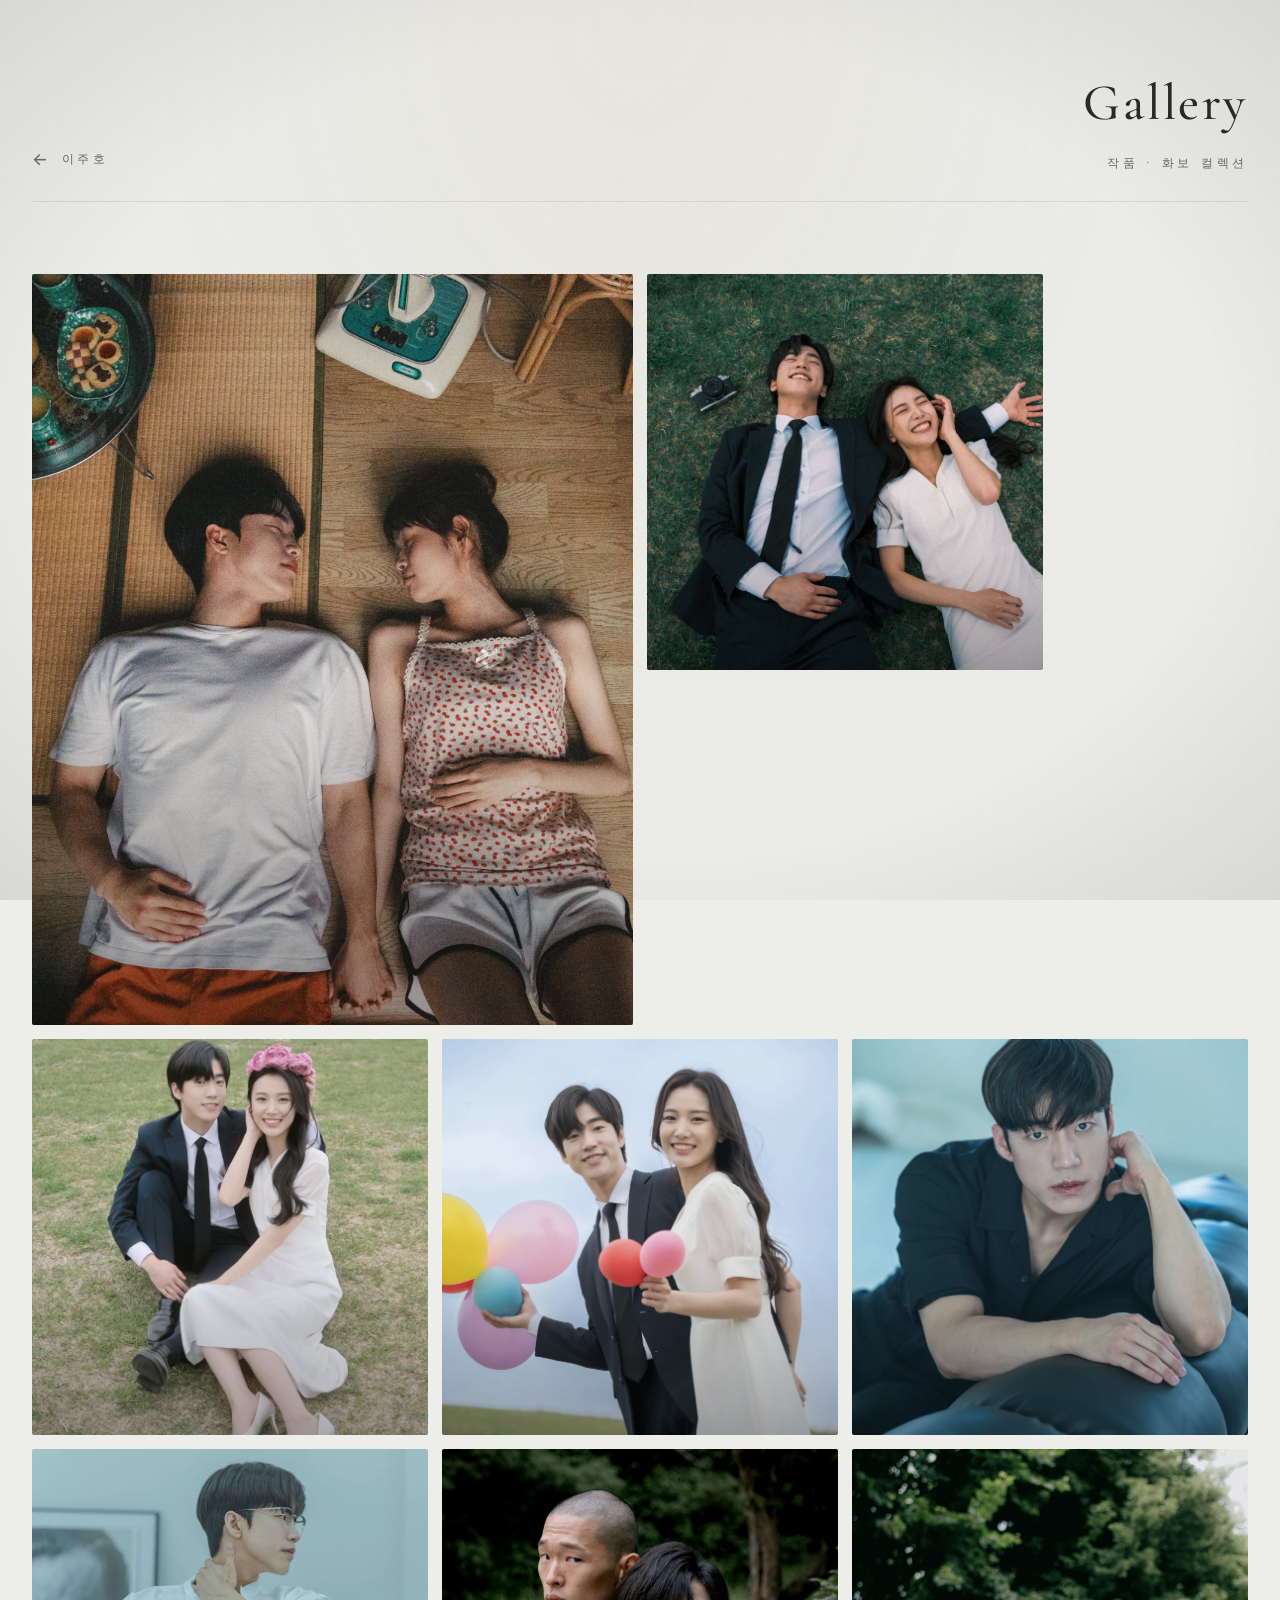
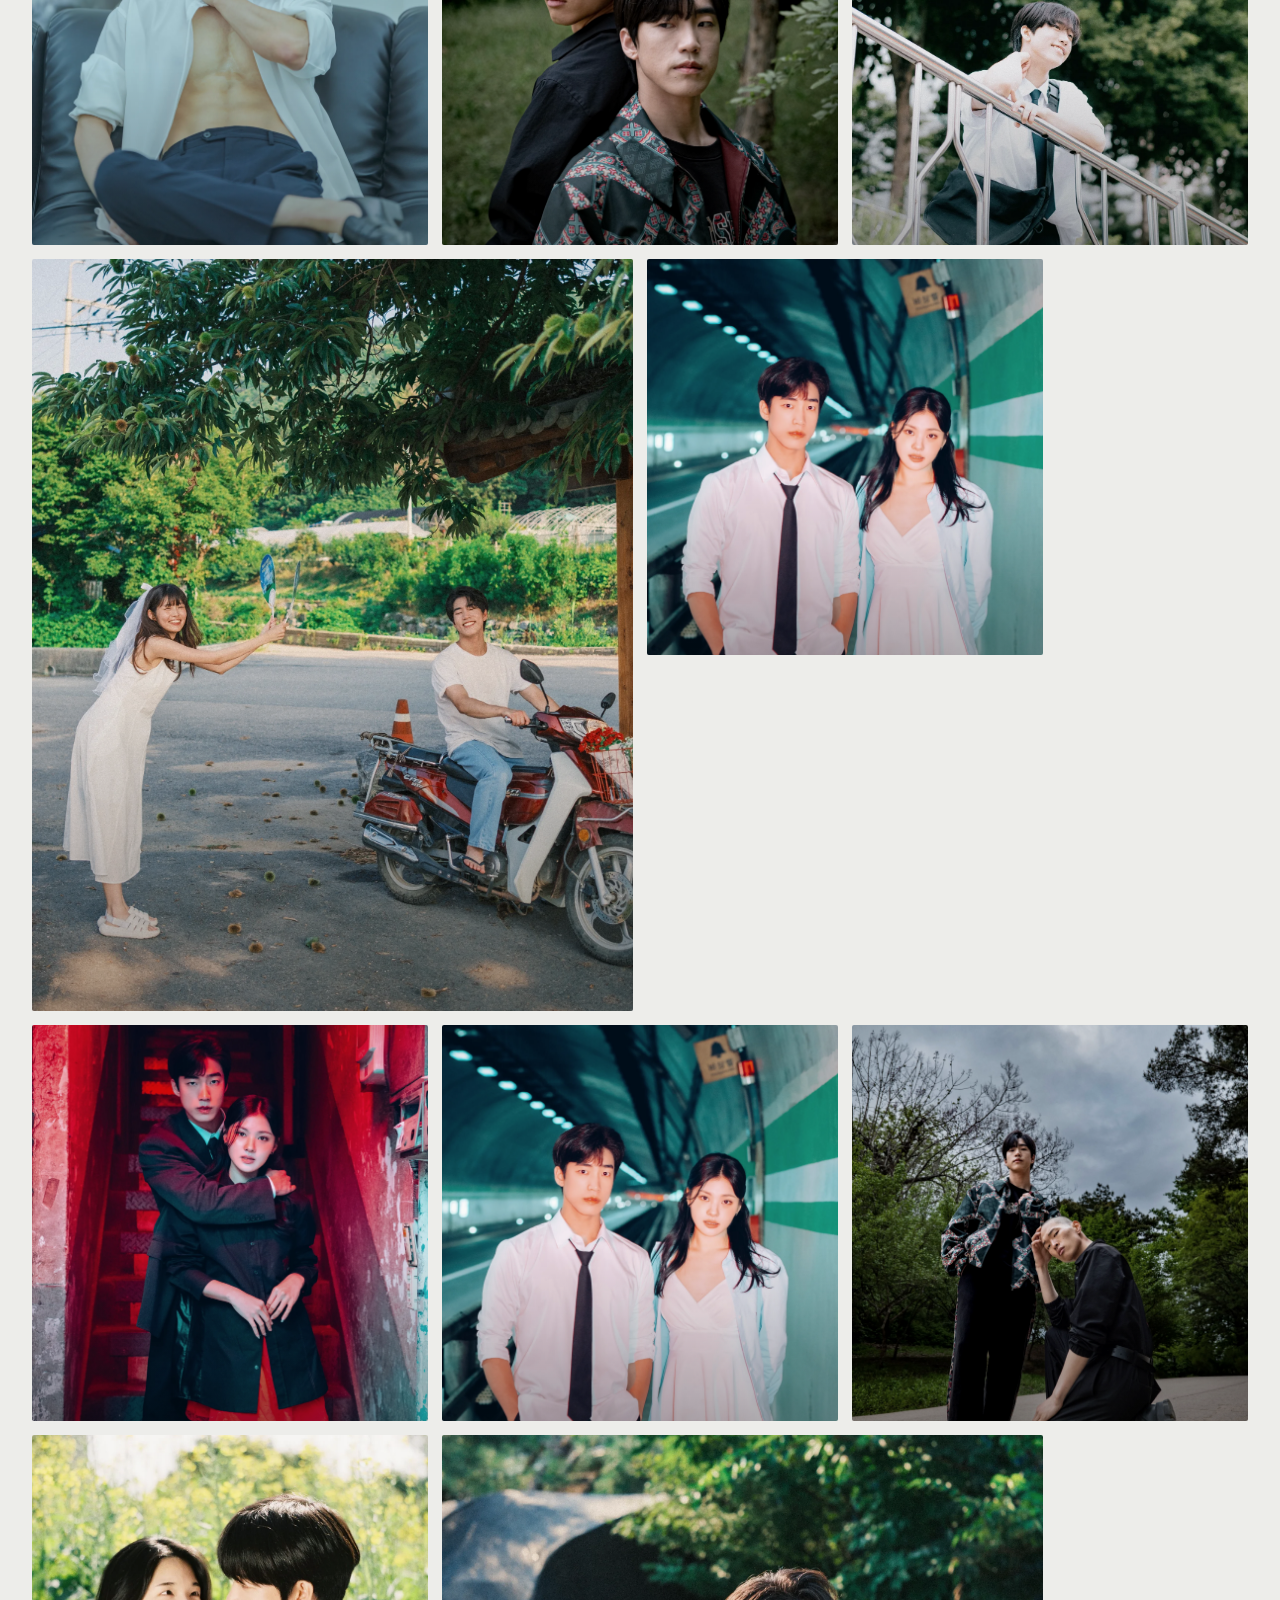
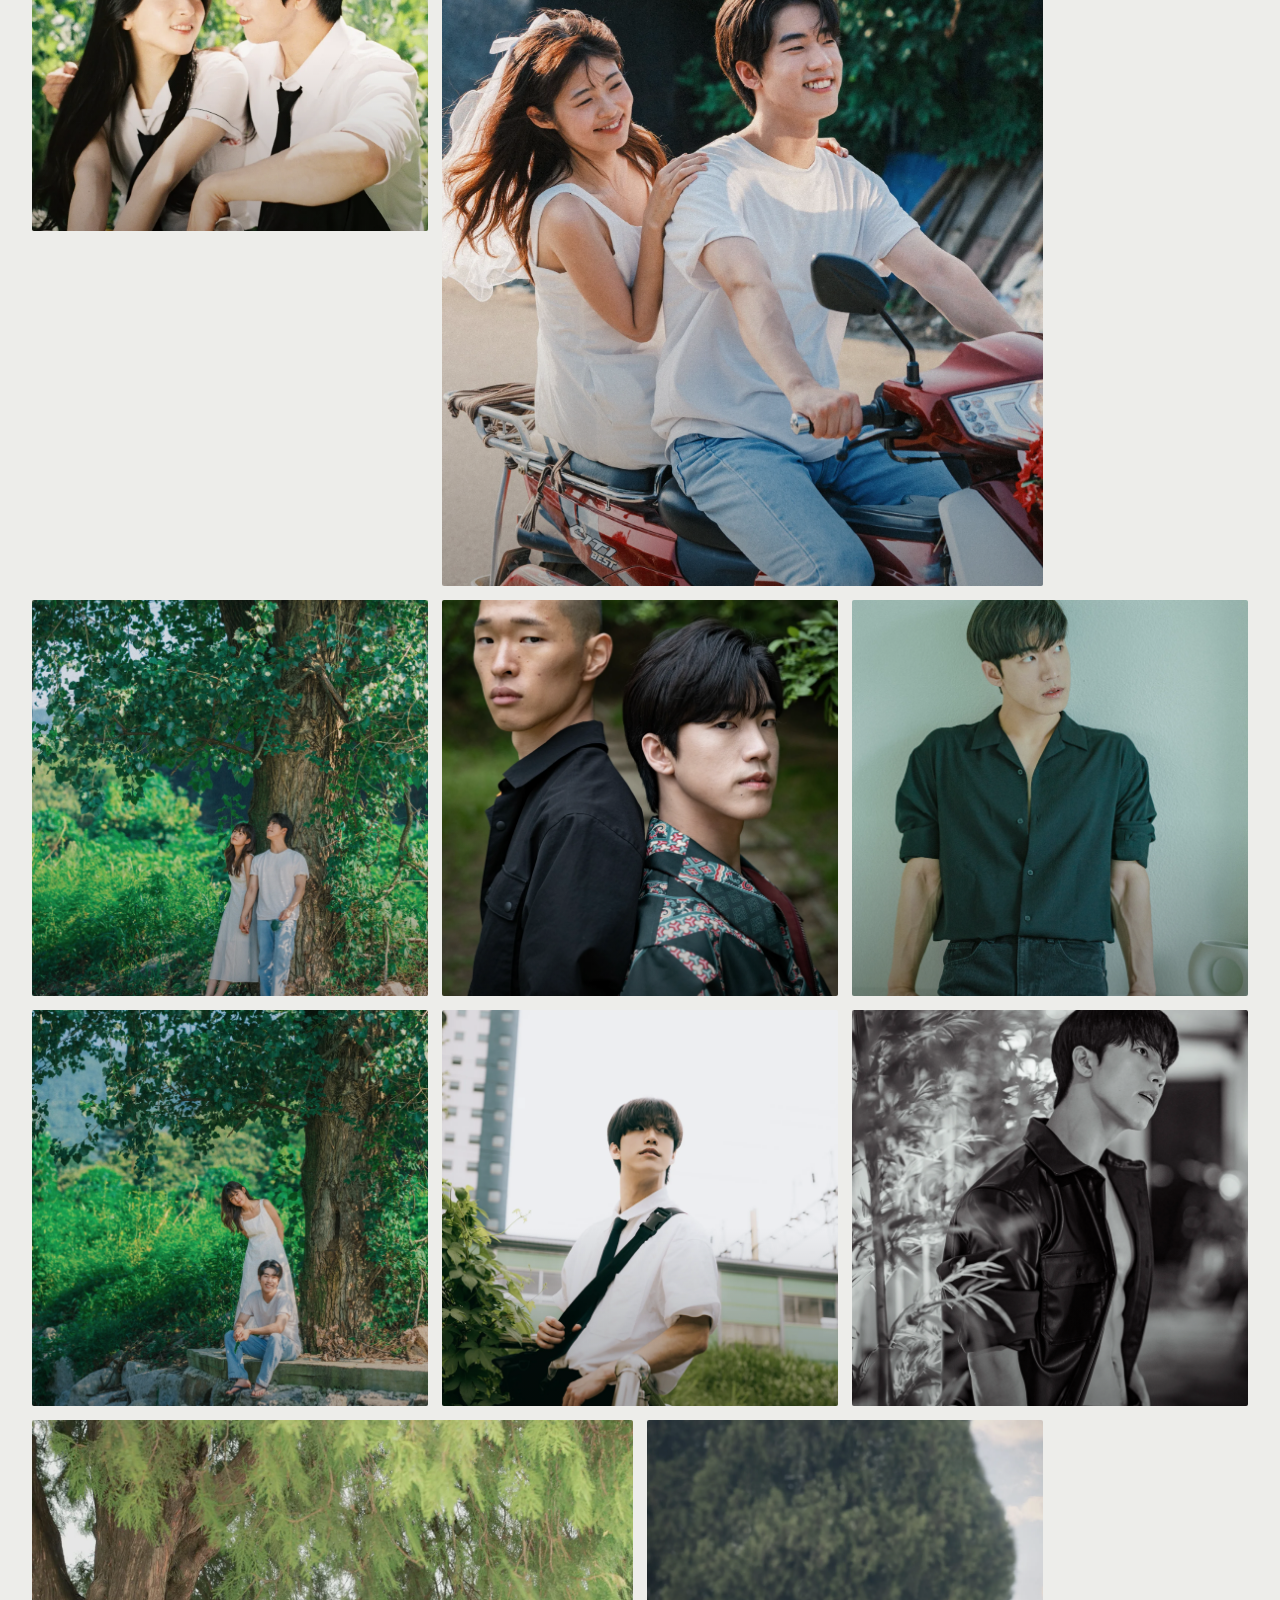
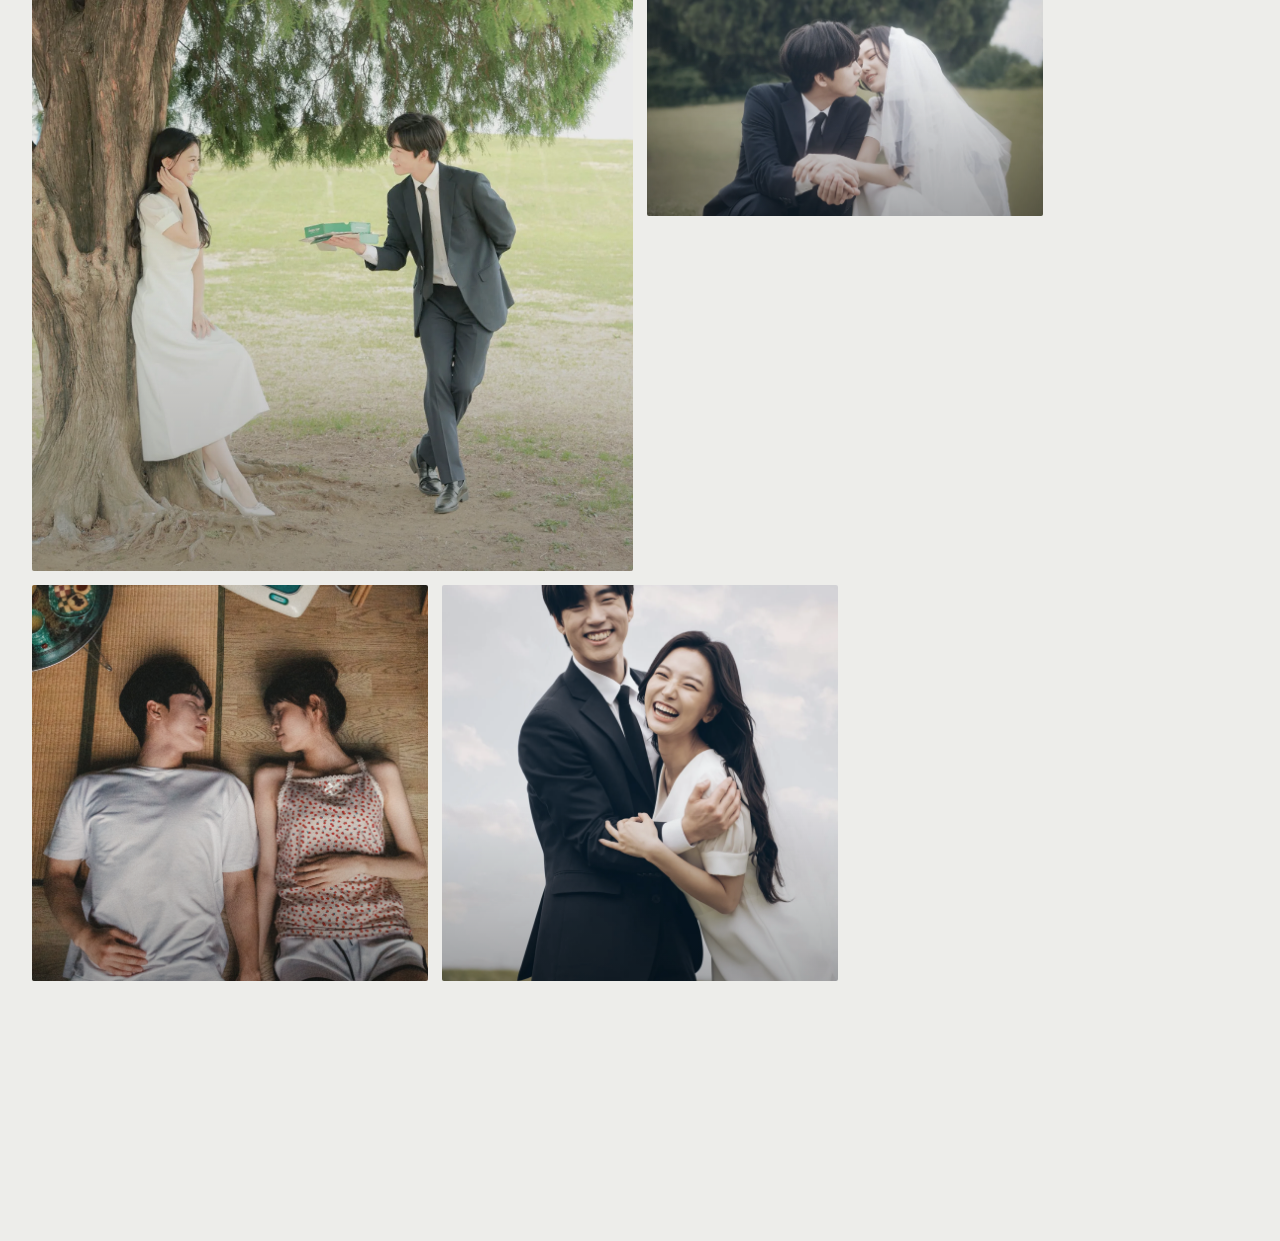
==== gallery.html @ 7487d5e4 "-" ====
<!DOCTYPE HTML>

<html>
	<head>
		<title>이주호 — Gallery</title>
		<meta charset="utf-8" />
		<meta name="viewport" content="width=device-width, initial-scale=1, user-scalable=no" />
		<link rel="stylesheet" href="assets/css/main.css" />
	</head>
	<body class="is-preload gallery-page">

		<!-- Page Wrapper -->
			<div id="page-wrapper">
				<!-- Wrapper -->
					<div id="wrapper">
						<!-- Gallery page header -->
							<header class="gallery-header">
								<a href="index.html" class="gallery-back" aria-label="프로필로 돌아가기">
									<span class="gallery-back-arrow">←</span>
									<span class="gallery-back-label">이주호</span>
								</a>
								<div class="gallery-header-title">
									<h1 class="major">Gallery</h1>
									<p>작품 · 화보 컬렉션</p>
								</div>
							</header>

						<!-- Filmography Gallery -->
							<section class="panel" id="filmography">
								<div class="gallery">
									<!-- 첫 번째 줄 -->
									<div class="group row-1">
										<div class="image-container">
											<a href="images/gallery/01.webp" class="image filtered film-card feature" data-position="center">
												<img src="images/gallery/01.webp" alt="" />
												<div class="film-meta">
													<span class="film-year">[2024]</span>
													<h4 class="film-title">[작품명]</h4>
													<p class="film-role">[역할] · [연극]</p>
												</div>
											</a>
											<a href="images/gallery/02.webp" class="image filtered film-card" data-position="center">
												<img src="images/gallery/02.webp" alt="" />
												<div class="film-meta">
													<span class="film-year">[2024]</span>
													<h4 class="film-title">[작품명]</h4>
													<p class="film-role">[역할] · [드라마]</p>
												</div>
											</a>
											<a href="images/gallery/03.webp" class="image filtered film-card" data-position="center">
												<img src="images/gallery/03.webp" alt="" />
												<div class="film-meta">
													<span class="film-year">[2023]</span>
													<h4 class="film-title">[작품명]</h4>
													<p class="film-role">[역할] · [영화]</p>
												</div>
											</a>
											<a href="images/gallery/04.webp" class="image filtered film-card" data-position="center">
												<img src="images/gallery/04.webp" alt="" />
												<div class="film-meta">
													<span class="film-year">[2023]</span>
													<h4 class="film-title">[작품명]</h4>
													<p class="film-role">[역할] · [광고]</p>
												</div>
											</a>
											<a href="images/gallery/05.webp" class="image filtered film-card" data-position="center">
												<img src="images/gallery/05.webp" alt="" />
												<div class="film-meta">
													<span class="film-year">[2023]</span>
													<h4 class="film-title">[작품명]</h4>
													<p class="film-role">[역할] · [단편]</p>
												</div>
											</a>
										</div>
									</div>

									<!-- 두 번째 줄 -->
									<div class="group row-2">
										<div class="image-container">
											<a href="images/gallery/06.webp" class="image filtered film-card" data-position="center">
												<img src="images/gallery/06.webp" alt="" />
												<div class="film-meta">
													<span class="film-year">[2022]</span>
													<h4 class="film-title">[작품명]</h4>
													<p class="film-role">[역할] · [연극]</p>
												</div>
											</a>
											<a href="images/gallery/07.webp" class="image filtered film-card" data-position="center">
												<img src="images/gallery/07.webp" alt="" />
												<div class="film-meta">
													<span class="film-year">[2022]</span>
													<h4 class="film-title">[작품명]</h4>
													<p class="film-role">[역할] · [드라마]</p>
												</div>
											</a>
											<a href="images/gallery/08.webp" class="image filtered film-card feature" data-position="center">
												<img src="images/gallery/08.webp" alt="" />
												<div class="film-meta">
													<span class="film-year">[2022]</span>
													<h4 class="film-title">[작품명]</h4>
													<p class="film-role">[역할] · [영화]</p>
												</div>
											</a>
											<a href="images/gallery/09.webp" class="image filtered film-card" data-position="center">
												<img src="images/gallery/09.webp" alt="" />
												<div class="film-meta">
													<span class="film-year">[2022]</span>
													<h4 class="film-title">[작품명]</h4>
													<p class="film-role">[역할] · [광고]</p>
												</div>
											</a>
											<a href="images/gallery/10.webp" class="image filtered film-card" data-position="center">
												<img src="images/gallery/10.webp" alt="" />
												<div class="film-meta">
													<span class="film-year">[2021]</span>
													<h4 class="film-title">[작품명]</h4>
													<p class="film-role">[역할] · [단편]</p>
												</div>
											</a>
										</div>
									</div>

									<!-- 세 번째 줄 -->
									<div class="group row-3">
										<div class="image-container">
											<a href="images/gallery/11.webp" class="image filtered film-card" data-position="center">
												<img src="images/gallery/11.webp" alt="" />
												<div class="film-meta">
													<span class="film-year">[2021]</span>
													<h4 class="film-title">[작품명]</h4>
													<p class="film-role">[역할] · [연극]</p>
												</div>
											</a>
											<a href="images/gallery/12.webp" class="image filtered film-card" data-position="center">
												<img src="images/gallery/12.webp" alt="" />
												<div class="film-meta">
													<span class="film-year">[2021]</span>
													<h4 class="film-title">[작품명]</h4>
													<p class="film-role">[역할] · [드라마]</p>
												</div>
											</a>
											<a href="images/gallery/13.webp" class="image filtered film-card" data-position="center">
												<img src="images/gallery/13.webp" alt="" />
												<div class="film-meta">
													<span class="film-year">[2021]</span>
													<h4 class="film-title">[작품명]</h4>
													<p class="film-role">[역할] · [영화]</p>
												</div>
											</a>
											<a href="images/gallery/14.webp" class="image filtered film-card" data-position="center">
												<img src="images/gallery/14.webp" alt="" />
												<div class="film-meta">
													<span class="film-year">[2020]</span>
													<h4 class="film-title">[작품명]</h4>
													<p class="film-role">[역할] · [광고]</p>
												</div>
											</a>
											<a href="images/gallery/15.webp" class="image filtered film-card feature" data-position="center">
												<img src="images/gallery/15.webp" alt="" />
												<div class="film-meta">
													<span class="film-year">[2020]</span>
													<h4 class="film-title">[작품명]</h4>
													<p class="film-role">[역할] · [단편]</p>
												</div>
											</a>
										</div>
									</div>

									<!-- 네 번째 줄 -->
									<div class="group row-4">
										<div class="image-container">
											<a href="images/gallery/16.webp" class="image filtered film-card" data-position="center">
												<img src="images/gallery/16.webp" alt="" />
												<div class="film-meta">
													<span class="film-year">[2020]</span>
													<h4 class="film-title">[작품명]</h4>
													<p class="film-role">[역할] · [연극]</p>
												</div>
											</a>
											<a href="images/gallery/17.webp" class="image filtered film-card" data-position="center">
												<img src="images/gallery/17.webp" alt="" />
												<div class="film-meta">
													<span class="film-year">[2020]</span>
													<h4 class="film-title">[작품명]</h4>
													<p class="film-role">[역할] · [드라마]</p>
												</div>
											</a>
											<a href="images/gallery/18.webp" class="image filtered film-card" data-position="center">
												<img src="images/gallery/18.webp" alt="" />
												<div class="film-meta">
													<span class="film-year">[2019]</span>
													<h4 class="film-title">[작품명]</h4>
													<p class="film-role">[역할] · [영화]</p>
												</div>
											</a>
											<a href="images/gallery/19.webp" class="image filtered film-card" data-position="center">
												<img src="images/gallery/19.webp" alt="" />
												<div class="film-meta">
													<span class="film-year">[2019]</span>
													<h4 class="film-title">[작품명]</h4>
													<p class="film-role">[역할] · [광고]</p>
												</div>
											</a>
											<a href="images/gallery/20.webp" class="image filtered film-card" data-position="center">
												<img src="images/gallery/20.webp" alt="" />
												<div class="film-meta">
													<span class="film-year">[2019]</span>
													<h4 class="film-title">[작품명]</h4>
													<p class="film-role">[역할] · [단편]</p>
												</div>
											</a>
										</div>
									</div>

									<!-- 다섯 번째 줄 -->
									<div class="group row-5">
										<div class="image-container">
											<a href="images/gallery/21.webp" class="image filtered film-card" data-position="center">
												<img src="images/gallery/21.webp" alt="" />
												<div class="film-meta">
													<span class="film-year">[2018]</span>
													<h4 class="film-title">[작품명]</h4>
													<p class="film-role">[역할] · [연극]</p>
												</div>
											</a>
											<a href="images/gallery/22.webp" class="image filtered film-card feature" data-position="center">
												<img src="images/gallery/22.webp" alt="" />
												<div class="film-meta">
													<span class="film-year">[2018]</span>
													<h4 class="film-title">[작품명]</h4>
													<p class="film-role">[역할] · [드라마]</p>
												</div>
											</a>
											<a href="images/gallery/23.webp" class="image filtered film-card" data-position="center">
												<img src="images/gallery/23.webp" alt="" />
												<div class="film-meta">
													<span class="film-year">[2018]</span>
													<h4 class="film-title">[작품명]</h4>
													<p class="film-role">[역할] · [영화]</p>
												</div>
											</a>
											<a href="images/gallery/24.webp" class="image filtered film-card" data-position="center">
												<img src="images/gallery/24.webp" alt="" />
												<div class="film-meta">
													<span class="film-year">[2018]</span>
													<h4 class="film-title">[작품명]</h4>
													<p class="film-role">[역할] · [광고]</p>
												</div>
											</a>
											<a href="images/gallery/25.webp" class="image filtered film-card" data-position="center">
												<img src="images/gallery/25.webp" alt="" />
												<div class="film-meta">
													<span class="film-year">[2017]</span>
													<h4 class="film-title">[작품명]</h4>
													<p class="film-role">[역할] · [단편]</p>
												</div>
											</a>
										</div>
									</div>
								</div>
							</section>

						<!-- 모달 -->
						<div id="image-modal" class="modal">
							<span class="close-btn">&times;</span>
							<img class="modal-content" id="modal-img" src="" alt="">
						</div>
					</div>
				</div>

		<!-- Scripts -->
		<script src="assets/script/script.js"></script>
	</body>
</html>
---- assets/css/main.css ----
/* ==========================================================
   Lee Juho — Cinematic Dark Theme
   ========================================================== */

@import url('https://fonts.googleapis.com/css2?family=Cormorant+Garamond:wght@300;400;500;600;700&family=Inter:wght@300;400;500;600;700&family=Noto+Sans+KR:wght@300;400;500;700&display=swap');

:root {
    --bg-0: #ededea;
    --bg-1: #f6f5f2;
    --bg-2: #e3e2de;
    --line: rgba(0, 0, 0, 0.09);
    --text: #2a2a28;
    --text-mute: #6b6b66;
    --text-dim: #989590;
    --gold: #a8852c;
    --gold-soft: #b89a4c;
    --gold-glow: rgba(168, 133, 44, 0.18);
    --accent: #c9a35e;
}

* { margin: 0; padding: 0; box-sizing: border-box; }

html, body { background: var(--bg-0); }

body {
    font-family: 'Inter', 'Noto Sans KR', system-ui, sans-serif;
    color: var(--text);
    line-height: 1.7;
    font-weight: 300;
    letter-spacing: 0.01em;
    -webkit-font-smoothing: antialiased;
    overflow-x: hidden;
}

/* film-grain overlay */
body::before {
    content: '';
    position: fixed;
    inset: 0;
    pointer-events: none;
    z-index: 9999;
    opacity: 0.06;
    mix-blend-mode: multiply;
    background-image: url("data:image/svg+xml;utf8,<svg xmlns='http://www.w3.org/2000/svg' width='200' height='200'><filter id='n'><feTurbulence type='fractalNoise' baseFrequency='0.9' numOctaves='2' stitchTiles='stitch'/></filter><rect width='100%25' height='100%25' filter='url(%23n)'/></svg>");
}

/* soft warm vignette */
body::after {
    content: '';
    position: fixed;
    inset: 0;
    pointer-events: none;
    z-index: 9998;
    background:
        radial-gradient(ellipse at 50% 0%, rgba(168, 133, 44, 0.05), transparent 55%),
        radial-gradient(ellipse at center, transparent 65%, rgba(0, 0, 0, 0.08) 100%);
}

h1, h2, h3, h4 {
    font-family: 'Cormorant Garamond', 'Noto Serif KR', serif;
    font-weight: 500;
    letter-spacing: 0.02em;
    color: var(--text);
}

a { color: inherit; text-decoration: none; }
img { display: block; max-width: 100%; }

/* ==========================================================
   Layout
   ========================================================== */
#page-wrapper {
    width: 100%;
    max-width: 1280px;
    margin: 0 auto;
    padding: 80px 32px 120px;
}

section { margin-bottom: 140px; }

/* ==========================================================
   Banner — Hero
   ========================================================== */
.panel.banner {
    position: relative;
    padding: 0;
    margin-bottom: 160px;
}

.profile-card {
    position: relative;
    display: grid;
    grid-template-columns: 1.1fr 1fr;
    gap: 0;
    background: transparent;
    border-radius: 0;
    box-shadow: none;
    overflow: visible;
    align-items: stretch;
    min-height: 640px;
    z-index: 3;
    transform: none !important;  /* disable JS tilt for cinematic stillness */
}

.profile-card::before {
    content: '';
    position: absolute;
    inset: -40px -20px;
    background: radial-gradient(ellipse at 60% 40%, rgba(168, 133, 44, 0.10), transparent 60%);
    pointer-events: none;
    z-index: -1;
    animation: glowPulse 6s ease-in-out infinite;
}

@keyframes glowPulse {
    0%, 100% { opacity: 0.6; }
    50% { opacity: 1; }
}

.profile-card .info {
    padding: 40px 48px 40px 0;
    display: flex;
    flex-direction: column;
    justify-content: center;
    z-index: 2;
}

.profile-card .info .name {
    font-family: 'Cormorant Garamond', 'Noto Serif KR', serif;
    font-size: clamp(4rem, 9vw, 7.5rem);
    font-weight: 500;
    line-height: 0.95;
    margin-bottom: 0.2em;
    color: var(--gold);
    letter-spacing: -0.01em;
    animation: nameFadeIn 1.6s ease-out both;
}

@keyframes nameFadeIn {
    from { opacity: 0; transform: translateY(20px); letter-spacing: 0.05em; }
    to   { opacity: 1; transform: translateY(0); letter-spacing: -0.01em; }
}

.profile-card .info .role {
    font-family: 'Inter', sans-serif;
    font-size: 0.78rem;
    font-weight: 500;
    text-transform: uppercase;
    letter-spacing: 0.5em;
    color: var(--gold-soft);
    margin: 0.6em 0 1.6em;
    padding-left: 0.5em;
    animation: fadeUp 1.6s ease-out 0.3s both;
}

.profile-card .info .meta {
    font-family: 'Inter', sans-serif;
    font-size: 0.72rem;
    color: var(--text-dim);
    letter-spacing: 0.3em;
    text-transform: uppercase;
    margin-bottom: 2rem;
    padding-bottom: 1.5rem;
    border-bottom: 1px solid var(--line);
    animation: fadeUp 1.6s ease-out 0.4s both;
}

.profile-card .info .bio {
    font-size: 1rem;
    color: var(--text-mute);
    margin-bottom: 2.4rem;
    max-width: 460px;
    line-height: 1.9;
    animation: fadeUp 1.6s ease-out 0.5s both;
}

.profile-card .info h3 {
    font-family: 'Inter', sans-serif;
    font-size: 0.7rem;
    font-weight: 600;
    text-transform: uppercase;
    letter-spacing: 0.4em;
    color: var(--gold-soft);
    margin-bottom: 1rem;
}

.profile-card .experience {
    list-style: none;
    padding: 0;
    margin-bottom: 2.4rem;
    animation: fadeUp 1.6s ease-out 0.6s both;
}

.profile-card .experience li {
    font-family: 'Inter', 'Noto Sans KR', sans-serif;
    color: var(--text-mute);
    font-size: 0.92rem;
    padding: 0.6rem 0;
    border-bottom: 1px solid var(--line);
    display: grid;
    grid-template-columns: 56px 64px 1fr auto;
    gap: 14px;
    align-items: baseline;
}

.profile-card .experience li:last-child { border-bottom: none; }

@keyframes fadeUp {
    from { opacity: 0; transform: translateY(16px); }
    to   { opacity: 1; transform: translateY(0); }
}

/* avatar — like a film still */
.profile-card .avatar {
    position: relative;
    overflow: hidden;
    border-radius: 2px;
    box-shadow:
        0 28px 60px rgba(60, 50, 30, 0.18),
        0 0 0 1px rgba(168, 133, 44, 0.25);
    animation: avatarReveal 1.8s cubic-bezier(0.2, 0.8, 0.2, 1) both;
}

.profile-card .avatar::after {
    content: '';
    position: absolute;
    inset: 0;
    background: linear-gradient(180deg, transparent 65%, rgba(0, 0, 0, 0.20) 100%);
    pointer-events: none;
}

.profile-card .avatar::before {
    content: '';
    position: absolute;
    inset: 12px;
    border: 1px solid rgba(168, 133, 44, 0.40);
    pointer-events: none;
    z-index: 2;
}

.profile-card .avatar img {
    width: 100%;
    height: 100%;
    max-width: none;
    border-radius: 0;
    object-fit: cover;
    object-position: center top;
    filter: contrast(1.02) saturate(0.95) brightness(1);
    transition: transform 8s ease-out;
    cursor: zoom-in;
}

.profile-card:hover .avatar img { transform: scale(1.04); }

@keyframes avatarReveal {
    from { opacity: 0; transform: translateY(40px) scale(0.98); }
    to   { opacity: 1; transform: translateY(0) scale(1); }
}

/* socials / button */
.socials {
    display: flex;
    gap: 1.5rem;
    align-items: center;
    margin-top: 1rem;
    animation: fadeUp 1.6s ease-out 0.7s both;
}

.socials a.instagram {
    color: var(--text-mute);
    transition: color 0.3s ease, transform 0.3s ease;
}

.socials a.instagram:hover {
    color: var(--gold);
    transform: translateY(-2px);
}

.instagram-icon { transition: transform 0.3s ease, fill 0.3s ease; }
.instagram-icon:hover { transform: scale(1.1); fill: var(--gold); }

.socials a.button {
    padding: 14px 32px;
    border-radius: 0;
    background: transparent;
    color: var(--gold);
    border: 1px solid var(--gold);
    text-decoration: none;
    font-family: 'Inter', sans-serif;
    font-weight: 500;
    font-size: 0.75rem;
    letter-spacing: 0.3em;
    text-transform: uppercase;
    transition: all 0.4s ease;
    position: relative;
    overflow: hidden;
}

.socials a.button::before {
    content: '';
    position: absolute;
    inset: 0;
    background: var(--gold);
    transform: translateX(-101%);
    transition: transform 0.4s ease;
    z-index: -1;
}

.socials a.button:hover {
    color: #fff;
    background: var(--gold);
}

/* sparkles repurposed: subtle ambient particles */
.sparkles {
    position: absolute;
    inset: 0;
    pointer-events: none;
    z-index: 1;
}

.sparkles span {
    position: absolute;
    width: 2px;
    height: 2px;
    border-radius: 50%;
    background: var(--gold);
    box-shadow: 0 0 10px var(--gold-glow);
    opacity: 0;
    animation: drift 8s infinite ease-in-out;
}

.sparkles span:nth-child(1) { top: 10%; left: 12%; animation-delay: 0s;   }
.sparkles span:nth-child(2) { top: 30%; left: 78%; animation-delay: 1.2s; }
.sparkles span:nth-child(3) { top: 65%; left: 42%; animation-delay: 2.4s; }
.sparkles span:nth-child(4) { top: 25%; left: 30%; animation-delay: 3.0s; }
.sparkles span:nth-child(5) { top: 75%; left: 70%; animation-delay: 4.2s; }
.sparkles span:nth-child(6) { top: 50%; left: 18%; animation-delay: 5.4s; }

@keyframes drift {
    0%   { opacity: 0; transform: translateY(0)    scale(0.6); }
    25%  { opacity: 1; }
    100% { opacity: 0; transform: translateY(-40px) scale(1.2); }
}

/* ==========================================================
   Section title — common
   ========================================================== */
.intro,
.panel.spot .content {
    margin-bottom: 60px;
    text-align: center;
}

.intro h2,
.panel.spot .content h2,
.major {
    font-family: 'Cormorant Garamond', 'Noto Serif KR', serif;
    font-size: clamp(2.4rem, 5vw, 3.6rem);
    font-weight: 400;
    letter-spacing: 0.05em;
    color: var(--text);
    position: relative;
    display: inline-block;
    padding: 0 2rem;
    margin-bottom: 1.4rem;
}

.major::before,
.major::after {
    content: '';
    position: absolute;
    top: 50%;
    width: 50px;
    height: 1px;
    background: linear-gradient(90deg, transparent, var(--gold-soft), transparent);
}
.major::before { left: -50px; }
.major::after  { right: -50px; }

.intro p {
    font-size: 1rem;
    color: var(--text-mute);
    line-height: 1.9;
    max-width: 600px;
    margin: 0 auto;
}

/* ==========================================================
   Spot — About + image grid
   ========================================================== */
.panel.spot {
    display: grid;
    grid-template-columns: 1fr 1fr 1fr 1fr;
    gap: 16px;
    padding: 0;
    align-items: stretch;
}

.panel.spot .content.span-5 {
    grid-column: 1 / -1;
    text-align: center;
    margin-bottom: 40px;
}

.panel.spot .content p {
    font-size: 1.05rem;
    color: var(--text-mute);
    max-width: 620px;
    margin: 0 auto;
    line-height: 2;
}

.panel.spot .image {
    position: relative;
    aspect-ratio: 3 / 4;
    overflow: hidden;
    border-radius: 2px;
    box-shadow: 0 14px 32px rgba(60, 50, 30, 0.14);
}

.panel.spot .image img {
    width: 100%;
    height: 100%;
    object-fit: cover;
    filter: grayscale(0.15) contrast(1) brightness(1);
    transition: filter 0.6s ease, transform 0.8s ease;
    cursor: zoom-in;
}

.panel.spot .image::after {
    content: '';
    position: absolute;
    inset: 0;
    background: linear-gradient(180deg, transparent 70%, rgba(0, 0, 0, 0.22) 100%);
    pointer-events: none;
    transition: opacity 0.4s ease;
}

.panel.spot .image:hover img {
    filter: grayscale(0) contrast(1.05) brightness(1.02);
    transform: scale(1.06);
}

.panel.spot .image:hover::after { opacity: 0.3; }

/* ==========================================================
   Spotlight — Video slider
   ========================================================== */
.panel.spotlight {
    display: block;
    padding: 40px 0;
}

.video-slider {
    position: relative;
    width: 100%;
    max-width: 1100px;
    margin: 0 auto;
    aspect-ratio: 16 / 9;
    background: var(--bg-2);
    border-radius: 2px;
    overflow: hidden;
    box-shadow:
        0 36px 80px rgba(60, 50, 30, 0.18),
        0 0 0 1px rgba(168, 133, 44, 0.25);
}

.video-slider::before,
.video-slider::after {
    content: '';
    position: absolute;
    left: 0;
    right: 0;
    height: 60px;
    background: var(--bg-2);
    z-index: 5;
    pointer-events: none;
}
.video-slider::before { top: 0; }
.video-slider::after  { bottom: 0; }

.video-slide {
    display: none;
    width: 100%;
    height: 100%;
    position: absolute;
    inset: 0;
}

.video-slide.active {
    display: block;
    animation: slideFade 0.8s ease;
}

@keyframes slideFade {
    from { opacity: 0; }
    to   { opacity: 1; }
}

.video-slider video {
    width: 100%;
    height: 100%;
    object-fit: cover;
    border-radius: 0;
}

button.slide-button,
button.prev,
button.next {
    position: absolute;
    top: 50%;
    transform: translateY(-50%);
    background: rgba(255, 255, 255, 0.7);
    color: var(--gold);
    border: 1px solid rgba(168, 133, 44, 0.45);
    width: 48px;
    height: 48px;
    border-radius: 50%;
    font-size: 18px;
    cursor: pointer;
    z-index: 10;
    display: flex;
    align-items: center;
    justify-content: center;
    transition: all 0.3s ease;
    backdrop-filter: blur(8px);
}

button.prev { left: 24px; }
button.next { right: 24px; }

/* 재생 진행 바 — 영상 가시 영역 하단(시네마틱 바 위)에 얇게 */
.video-progress {
    position: absolute;
    left: 0;
    right: 0;
    bottom: 60px;
    height: 3px;
    background: rgba(255, 255, 255, 0.25);
    z-index: 7;
    pointer-events: none;
}

.video-progress-bar {
    height: 100%;
    width: 0%;
    background: var(--gold);
    box-shadow: 0 0 6px rgba(168, 133, 44, 0.5);
}

button.prev:hover,
button.next:hover {
    background: var(--gold);
    color: #fff;
    border-color: var(--gold);
    transform: translateY(-50%) scale(1.05);
}

/* ==========================================================
   Gallery — Filmography
   ========================================================== */
.gallery {
    display: grid;
    grid-template-columns: repeat(6, 1fr);
    grid-auto-flow: dense;
    gap: 14px;
}

.gallery .group { display: contents; }

.gallery .image-container {
    display: contents;
}

.gallery .image {
    position: relative;
    width: 100%;
    aspect-ratio: 1 / 1;
    overflow: hidden;
    border-radius: 2px;
    cursor: pointer;
    transition: transform 0.5s ease, box-shadow 0.5s ease;
    display: block;
}

.gallery .image img {
    width: 100%;
    height: 100%;
    object-fit: cover;
    filter: grayscale(0.2) brightness(0.97) contrast(1.02);
    transition: filter 0.6s ease, transform 0.8s ease;
}

.gallery .image::after {
    content: '';
    position: absolute;
    inset: 0;
    background: linear-gradient(180deg, transparent 55%, rgba(0, 0, 0, 0.28) 100%);
    opacity: 1;
    transition: opacity 0.4s ease;
    pointer-events: none;
}

.gallery .image::before {
    content: '';
    position: absolute;
    inset: 0;
    border: 1px solid transparent;
    z-index: 2;
    pointer-events: none;
    transition: border-color 0.4s ease;
}

.gallery .image:hover {
    transform: translateY(-4px);
    box-shadow: 0 22px 44px rgba(60, 50, 30, 0.18);
    z-index: 3;
}

.gallery .image:hover img {
    filter: grayscale(0) brightness(1.02) contrast(1.05);
    transform: scale(1.08);
}

.gallery .image:hover::after { opacity: 0.25; }
.gallery .image:hover::before { border-color: var(--gold); }

/* ==========================================================
   Modal
   ========================================================== */
.modal {
    display: none;
    position: fixed;
    z-index: 9990;
    inset: 0;
    width: 100%;
    height: 100%;
    background-color: rgba(0, 0, 0, 0.92);
    backdrop-filter: blur(12px);
    overflow: auto;
    justify-content: center;
    align-items: center;
}

.modal.open { animation: fadeIn 240ms ease-out both; }

.modal-content {
    max-width: 88%;
    max-height: 88%;
    margin: auto;
    display: block;
    box-shadow: 0 40px 100px rgba(0, 0, 0, 0.8);
    transform: scale(0.96);
    opacity: 0;
    transition: transform 280ms ease-out, opacity 280ms ease-out;
}

.modal.open .modal-content { transform: scale(1); opacity: 1; }

.close-btn {
    position: absolute;
    top: 24px;
    right: 32px;
    color: rgba(255, 255, 255, 0.75);
    font-size: 36px;
    font-weight: 200;
    cursor: pointer;
    transition: color 0.3s ease, transform 0.3s ease;
    z-index: 10000;
}

.close-btn:hover,
.close-btn:focus {
    color: #e8d59a;
    transform: rotate(90deg);
}

@keyframes fadeIn { from { opacity: 0; } to { opacity: 1; } }

/* ==========================================================
   Banner — Experience list (structured)
   ========================================================== */
.profile-card .experience li .ex-year {
    font-family: 'Inter', sans-serif;
    color: var(--gold-soft);
    font-size: 0.75rem;
    letter-spacing: 0.2em;
}

.profile-card .experience li .ex-type {
    font-family: 'Inter', sans-serif;
    color: var(--text-dim);
    font-size: 0.65rem;
    letter-spacing: 0.3em;
    text-transform: uppercase;
}

.profile-card .experience li .ex-title {
    color: var(--text);
    font-size: 0.92rem;
}

.profile-card .experience li .ex-role {
    color: var(--text-mute);
    font-size: 0.78rem;
    letter-spacing: 0.05em;
    text-align: right;
}

.ex-more {
    display: inline-block;
    margin-top: 1rem;
    color: var(--gold-soft);
    font-family: 'Inter', sans-serif;
    font-size: 0.72rem;
    font-weight: 500;
    letter-spacing: 0.3em;
    text-transform: uppercase;
    border-bottom: 1px solid transparent;
    padding-bottom: 4px;
    transition: color 0.3s ease, border-color 0.3s ease;
}

.ex-more:hover {
    color: var(--gold);
    border-color: var(--gold);
}

/* ==========================================================
   About — 2-column layout with pull-quote
   ========================================================== */
.about-grid {
    grid-column: 1 / -1;
    display: grid;
    grid-template-columns: 1.4fr 1fr;
    gap: 60px;
    margin-bottom: 48px;
    align-items: start;
}

.about-text p {
    font-size: 1rem;
    color: var(--text-mute);
    line-height: 1.95;
    margin-bottom: 1.4rem;
    max-width: none;
}

.about-text .lead {
    font-family: 'Cormorant Garamond', 'Noto Serif KR', serif;
    font-size: 1.5rem;
    font-weight: 400;
    color: var(--gold-soft);
    letter-spacing: 0.01em;
    line-height: 1.5;
    margin-bottom: 1.8rem;
}

.about-text .pull-quote {
    border-left: 2px solid var(--gold);
    padding: 0.4rem 0 0.4rem 1.5rem;
    margin: 2rem 0;
    font-family: 'Cormorant Garamond', 'Noto Serif KR', serif;
    font-style: italic;
    font-size: 1.25rem;
    color: var(--text);
    line-height: 1.6;
}

.about-facts {
    margin: 0;
    padding: 24px 28px;
    background: var(--bg-1);
    border: 1px solid var(--line);
}

.about-facts dt {
    font-family: 'Inter', sans-serif;
    font-size: 0.68rem;
    font-weight: 600;
    letter-spacing: 0.3em;
    text-transform: uppercase;
    color: var(--gold-soft);
    margin-bottom: 0.4rem;
}

.about-facts dd {
    font-family: 'Inter', 'Noto Sans KR', sans-serif;
    margin: 0 0 1rem;
    padding-bottom: 0.9rem;
    border-bottom: 1px solid var(--line);
    font-size: 0.92rem;
    color: var(--text);
}

.about-facts dd:last-child {
    border-bottom: none;
    margin-bottom: 0;
    padding-bottom: 0;
}

/* ==========================================================
   Specs — Physical profile grid
   ========================================================== */
.panel.specs {
    margin-bottom: 140px;
}

.spec-grid {
    display: grid;
    grid-template-columns: repeat(5, 1fr);
    gap: 1px;
    background: var(--line);
    border: 1px solid var(--line);
    margin: 0;
}

.spec-item {
    background: var(--bg-1);
    padding: 36px 20px 32px;
    text-align: center;
    transition: background 0.4s ease;
}

.spec-item:hover {
    background: var(--bg-2);
}

.spec-item dt {
    font-family: 'Inter', sans-serif;
    font-size: 0.68rem;
    font-weight: 500;
    color: var(--gold-soft);
    letter-spacing: 0.4em;
    text-transform: uppercase;
    margin-bottom: 1rem;
}

.spec-item dd {
    font-family: 'Cormorant Garamond', 'Noto Serif KR', serif;
    font-size: 2.4rem;
    font-weight: 400;
    color: var(--text);
    margin: 0;
    line-height: 1;
    letter-spacing: 0.01em;
}

.spec-item dd span {
    font-family: 'Inter', sans-serif;
    font-size: 0.7rem;
    color: var(--text-mute);
    margin-left: 0.3em;
    letter-spacing: 0.15em;
    text-transform: uppercase;
}

/* ==========================================================
   Skills — Categorized chips
   ========================================================== */
.panel.skills {
    margin-bottom: 140px;
}

.skill-groups {
    max-width: 900px;
    margin: 0 auto;
}

.skill-group {
    display: grid;
    grid-template-columns: 180px 1fr;
    gap: 36px;
    padding: 26px 0;
    border-bottom: 1px solid var(--line);
    align-items: center;
}

.skill-group:last-child {
    border-bottom: none;
}

.skill-group h3 {
    font-family: 'Inter', sans-serif;
    font-size: 0.74rem;
    font-weight: 600;
    color: var(--gold-soft);
    letter-spacing: 0.35em;
    text-transform: uppercase;
    margin: 0;
}

.chips {
    list-style: none;
    display: flex;
    flex-wrap: wrap;
    gap: 10px;
    margin: 0;
    padding: 0;
}

.chips li {
    border: 1px solid var(--line);
    padding: 9px 20px;
    font-family: 'Inter', 'Noto Sans KR', sans-serif;
    font-size: 0.84rem;
    color: var(--text-mute);
    letter-spacing: 0.05em;
    cursor: default;
}

/* ==========================================================
   Video slider — Captions
   ========================================================== */
.video-caption {
    position: absolute;
    bottom: 80px;
    left: 40px;
    z-index: 6;
    pointer-events: none;
    max-width: 70%;
    padding: 14px 22px 16px;
    background: rgba(0, 0, 0, 0.55);
    backdrop-filter: blur(6px);
    border-radius: 2px;
    border-left: 2px solid var(--gold);
    opacity: 0;
    transform: translateY(8px);
    animation: captionFade 1s ease-out 0.4s both;
}

.video-slide.active .video-caption {
    opacity: 1;
    transform: translateY(0);
}

.video-tag {
    display: inline-block;
    font-family: 'Inter', sans-serif;
    font-size: 0.62rem;
    font-weight: 600;
    color: #e8d59a;
    letter-spacing: 0.4em;
    text-transform: uppercase;
    margin-bottom: 0.4rem;
    text-shadow: 0 1px 4px rgba(0, 0, 0, 0.5);
}

.video-caption h4 {
    font-family: 'Cormorant Garamond', 'Noto Serif KR', serif;
    font-size: 1.5rem;
    font-weight: 400;
    color: #ffffff;
    margin: 0;
    line-height: 1.3;
    text-shadow: 0 2px 10px rgba(0, 0, 0, 0.7);
}

@keyframes captionFade {
    from { opacity: 0; transform: translateY(12px); }
    to   { opacity: 1; transform: translateY(0); }
}

/* ==========================================================
   Filmography — Film card with caption overlay
   ========================================================== */
.gallery .film-card {
    grid-column: span 2;
    aspect-ratio: 1 / 1;
}

.gallery .film-card.feature {
    grid-column: span 3;
    aspect-ratio: 4 / 5;
}

.gallery .film-card .film-meta {
    position: absolute;
    left: 0;
    right: 0;
    bottom: 0;
    padding: 18px 22px 20px;
    background: linear-gradient(180deg, transparent 0%, rgba(0, 0, 0, 0.85) 70%);
    transform: translateY(101%);
    transition: transform 0.5s cubic-bezier(0.2, 0.8, 0.2, 1);
    z-index: 4;
    pointer-events: none;
}

.gallery .film-card:hover .film-meta {
    transform: translateY(0);
}

.gallery .film-card .film-year {
    display: block;
    font-family: 'Inter', sans-serif;
    font-size: 0.66rem;
    font-weight: 600;
    color: #e8d59a;
    letter-spacing: 0.35em;
    text-transform: uppercase;
    margin-bottom: 0.4rem;
}

.gallery .film-card .film-title {
    font-family: 'Cormorant Garamond', 'Noto Serif KR', serif;
    font-size: 1.3rem;
    font-weight: 400;
    color: #fff;
    margin: 0 0 0.25rem;
    line-height: 1.25;
}

.gallery .film-card .film-role {
    font-family: 'Inter', 'Noto Sans KR', sans-serif;
    font-size: 0.78rem;
    color: rgba(255, 255, 255, 0.75);
    margin: 0;
    letter-spacing: 0.04em;
}

/* ==========================================================
   Contact
   ========================================================== */
.panel.contact {
    margin-bottom: 60px;
}

.contact-card {
    max-width: 560px;
    margin: 0 auto;
    border: 1px solid var(--line);
    background: var(--bg-1);
    padding: 44px 44px;
}

.contact-line {
    display: flex;
    justify-content: space-between;
    align-items: center;
    gap: 24px;
    padding: 18px 0;
    border-bottom: 1px solid var(--line);
    margin: 0;
}

.contact-line:last-child {
    border-bottom: none;
}

.contact-line > span:first-child,
.contact-line > strong:first-child {
    font-family: 'Inter', sans-serif;
    font-size: 0.68rem;
    font-weight: 600;
    color: var(--gold-soft);
    letter-spacing: 0.35em;
    text-transform: uppercase;
    flex-shrink: 0;
}

.contact-line a,
.contact-line > span:last-child {
    font-family: 'Inter', 'Noto Sans KR', sans-serif;
    font-size: 0.95rem;
    color: var(--text);
    text-align: right;
    transition: color 0.3s ease;
}

.contact-line a:hover {
    color: var(--gold);
}

/* ==========================================================
   Gallery CTA (메인 페이지 갤러리 진입 블록)
   ========================================================== */
.panel.gallery-cta {
    text-align: center;
    margin-bottom: 100px;
}

.panel.gallery-cta .intro {
    margin-bottom: 40px;
}

.panel.gallery-cta .intro p {
    margin-top: 1rem;
    color: var(--text-mute);
    font-size: 1rem;
}

.gallery-link {
    display: inline-flex;
    align-items: center;
    gap: 22px;
    padding: 20px 52px;
    border: 1px solid var(--gold);
    color: var(--gold);
    font-family: 'Inter', sans-serif;
    font-weight: 500;
    font-size: 0.78rem;
    letter-spacing: 0.35em;
    text-transform: uppercase;
    background: transparent;
    transition: background 0.4s ease, color 0.4s ease;
}

.gallery-link:hover {
    background: var(--gold);
    color: #fff;
}

.gallery-link-arrow {
    display: inline-block;
    transition: transform 0.3s ease;
    font-size: 1rem;
}

.gallery-link:hover .gallery-link-arrow {
    transform: translateX(6px);
}

/* ==========================================================
   Gallery page (gallery.html)
   ========================================================== */
.gallery-page #page-wrapper {
    padding-top: 60px;
}

.gallery-header {
    display: flex;
    align-items: flex-end;
    justify-content: space-between;
    gap: 32px;
    padding-bottom: 28px;
    border-bottom: 1px solid var(--line);
    margin-bottom: 72px;
}

.gallery-back {
    display: inline-flex;
    align-items: center;
    gap: 10px;
    color: var(--text-mute);
    font-family: 'Inter', sans-serif;
    font-size: 0.74rem;
    font-weight: 500;
    letter-spacing: 0.3em;
    text-transform: uppercase;
    transition: color 0.3s ease;
}

.gallery-back:hover {
    color: var(--gold);
}

.gallery-back-arrow {
    font-size: 1.05rem;
    transition: transform 0.3s ease;
    display: inline-block;
}

.gallery-back:hover .gallery-back-arrow {
    transform: translateX(-4px);
}

.gallery-header-title {
    text-align: right;
}

.gallery-header-title h1.major {
    font-family: 'Cormorant Garamond', 'Noto Serif KR', serif;
    font-size: clamp(2.2rem, 5vw, 3.2rem);
    font-weight: 500;
    margin: 0 0 0.3rem;
    padding: 0;
    display: block;
}

.gallery-header-title h1.major::before,
.gallery-header-title h1.major::after {
    display: none;
}

.gallery-header-title p {
    color: var(--text-mute);
    font-family: 'Inter', sans-serif;
    font-size: 0.78rem;
    letter-spacing: 0.3em;
    text-transform: uppercase;
    margin: 0;
}

/* ==========================================================
   Responsive
   ========================================================== */
@media (max-width: 1024px) {
    .gallery { grid-template-columns: repeat(4, 1fr); }
    .gallery .film-card { grid-column: span 2; }
    .gallery .film-card.feature { grid-column: span 2; aspect-ratio: 4 / 5; }
    .panel.spot { grid-template-columns: repeat(2, 1fr); }

    .about-grid { grid-template-columns: 1fr; gap: 36px; }
    .spec-grid { grid-template-columns: repeat(3, 1fr); }
    .spec-item:nth-child(4),
    .spec-item:nth-child(5) { padding-top: 28px; }
}

@media (max-width: 768px) {
    #page-wrapper { padding: 48px 20px 80px; }
    section { margin-bottom: 90px; }
    .panel.specs, .panel.skills { margin-bottom: 90px; }

    .profile-card {
        grid-template-columns: 1fr;
        min-height: auto;
        gap: 32px;
    }
    .profile-card .avatar {
        order: -1;
        max-height: 480px;
    }
    .profile-card .info {
        padding: 0;
        text-align: center;
        align-items: center;
    }
    .profile-card .info .meta { padding-left: 0; }
    .socials { justify-content: center; }
    .profile-card .experience li {
        grid-template-columns: 48px 56px 1fr;
        gap: 10px;
        text-align: left;
        justify-content: start;
    }
    .profile-card .experience li .ex-role {
        grid-column: 1 / -1;
        padding-left: 114px;
        text-align: left;
    }

    .gallery { grid-template-columns: repeat(4, 1fr); gap: 8px; }
    .gallery .film-card { grid-column: span 2; aspect-ratio: 1 / 1; }
    .gallery .film-card.feature { grid-column: span 4; aspect-ratio: 16 / 10; }
    .gallery .film-card .film-meta { padding: 14px 16px 16px; }
    .gallery .film-card .film-title { font-size: 1.1rem; }

    .major::before, .major::after { width: 28px; }
    .major::before { left: -28px; }
    .major::after  { right: -28px; }

    button.prev { left: 12px; width: 40px; height: 40px; }
    button.next { right: 12px; width: 40px; height: 40px; }

    .video-slider::before,
    .video-slider::after { height: 30px; }
    .video-progress { bottom: 30px; }

    .video-caption { bottom: 44px; left: 20px; max-width: calc(100% - 40px); }
    .video-caption h4 { font-size: 1.1rem; }
    .video-tag { font-size: 0.58rem; letter-spacing: 0.3em; }

    .spec-grid { grid-template-columns: repeat(3, 1fr); }
    .spec-item { padding: 26px 12px; }
    .spec-item dd { font-size: 1.9rem; }

    .skill-group {
        grid-template-columns: 1fr;
        gap: 12px;
        padding: 22px 0;
    }

    .about-text .lead { font-size: 1.25rem; }
    .about-text .pull-quote { font-size: 1.05rem; padding-left: 1.1rem; }

    .contact-card { padding: 32px 24px; }
    .contact-line { gap: 16px; padding: 14px 0; }
    .contact-line a, .contact-line > span:last-child { font-size: 0.88rem; }

    .gallery-header {
        flex-direction: column;
        align-items: flex-start;
        gap: 20px;
        margin-bottom: 48px;
    }
    .gallery-header-title { text-align: left; }
    .gallery-link { padding: 16px 36px; gap: 16px; font-size: 0.72rem; letter-spacing: 0.28em; }
}

@media (max-width: 480px) {
    .gallery { grid-template-columns: repeat(2, 1fr); }
    .gallery .film-card { grid-column: span 1; }
    .gallery .film-card.feature { grid-column: span 2; aspect-ratio: 4 / 5; }

    .profile-card .info .role { letter-spacing: 0.35em; }

    .spec-grid { grid-template-columns: repeat(2, 1fr); }
    .spec-item { padding: 24px 10px; }
    .spec-item dd { font-size: 1.7rem; }
}
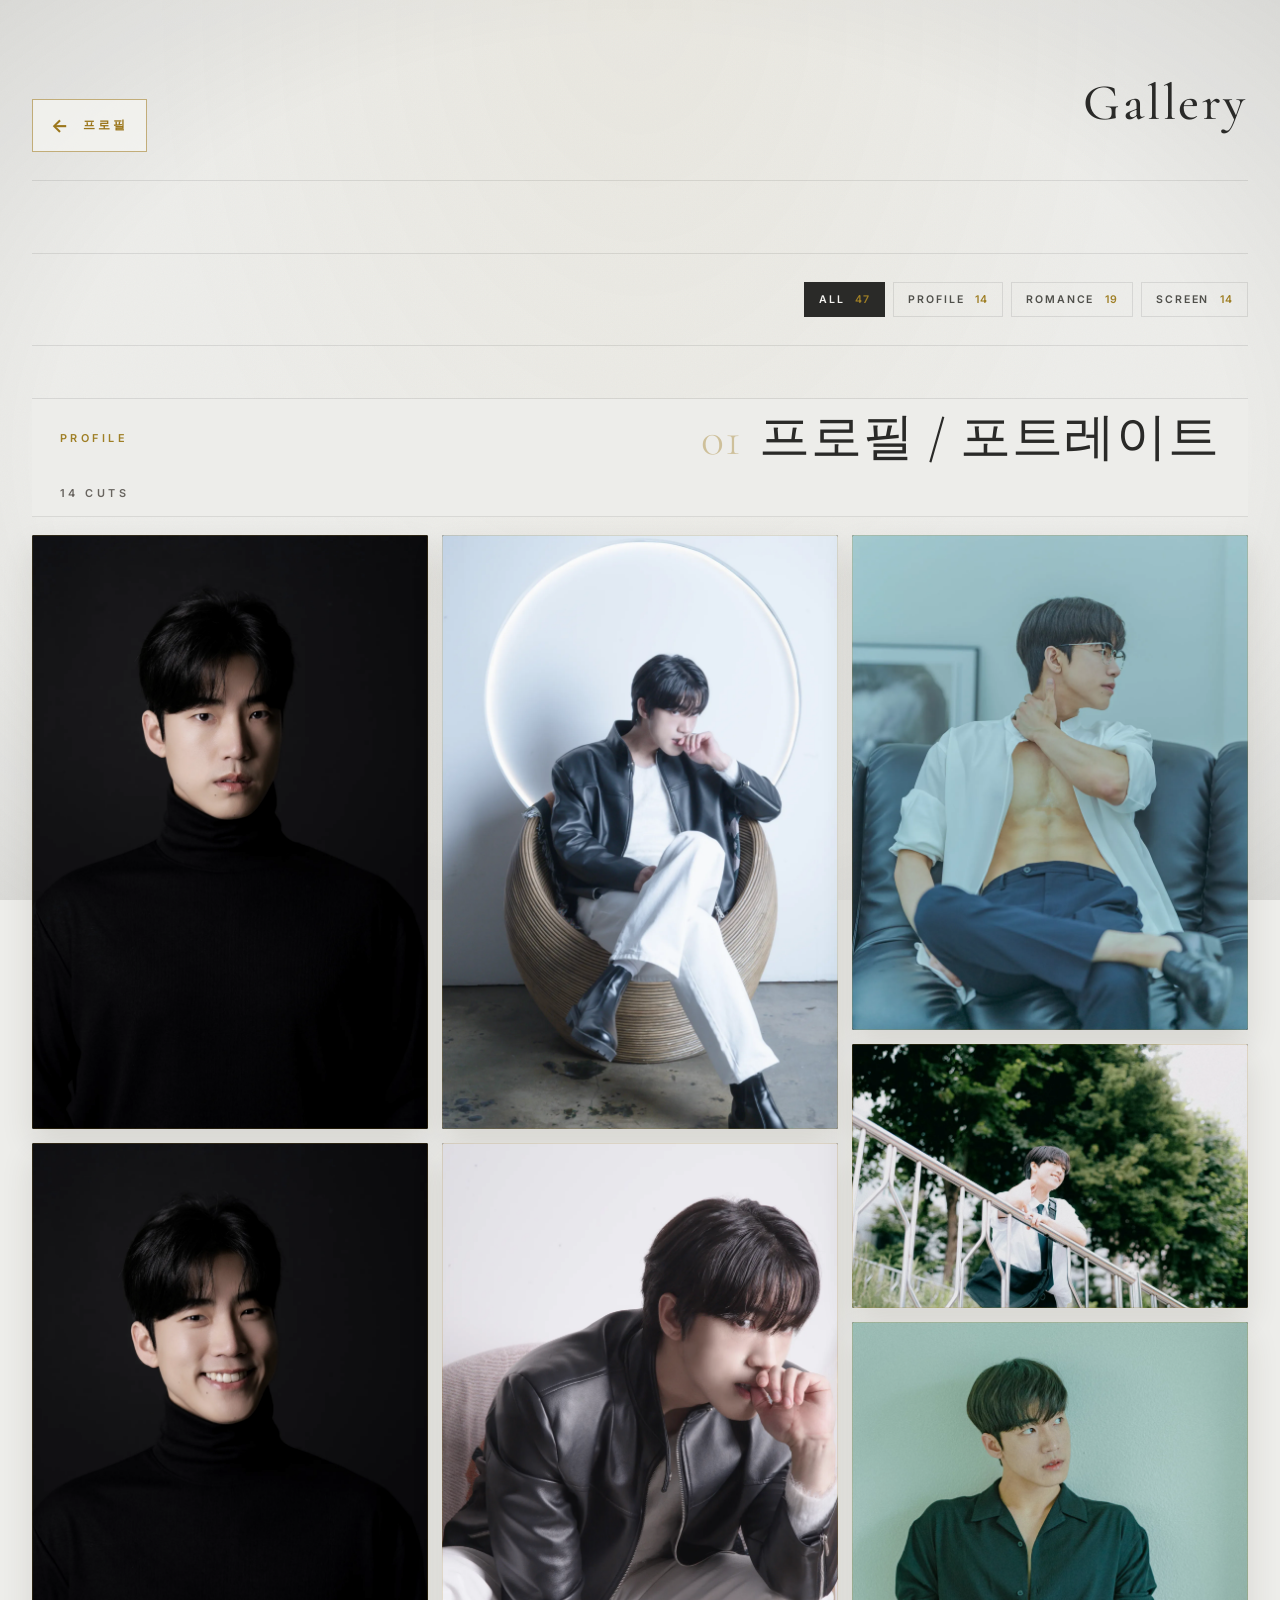
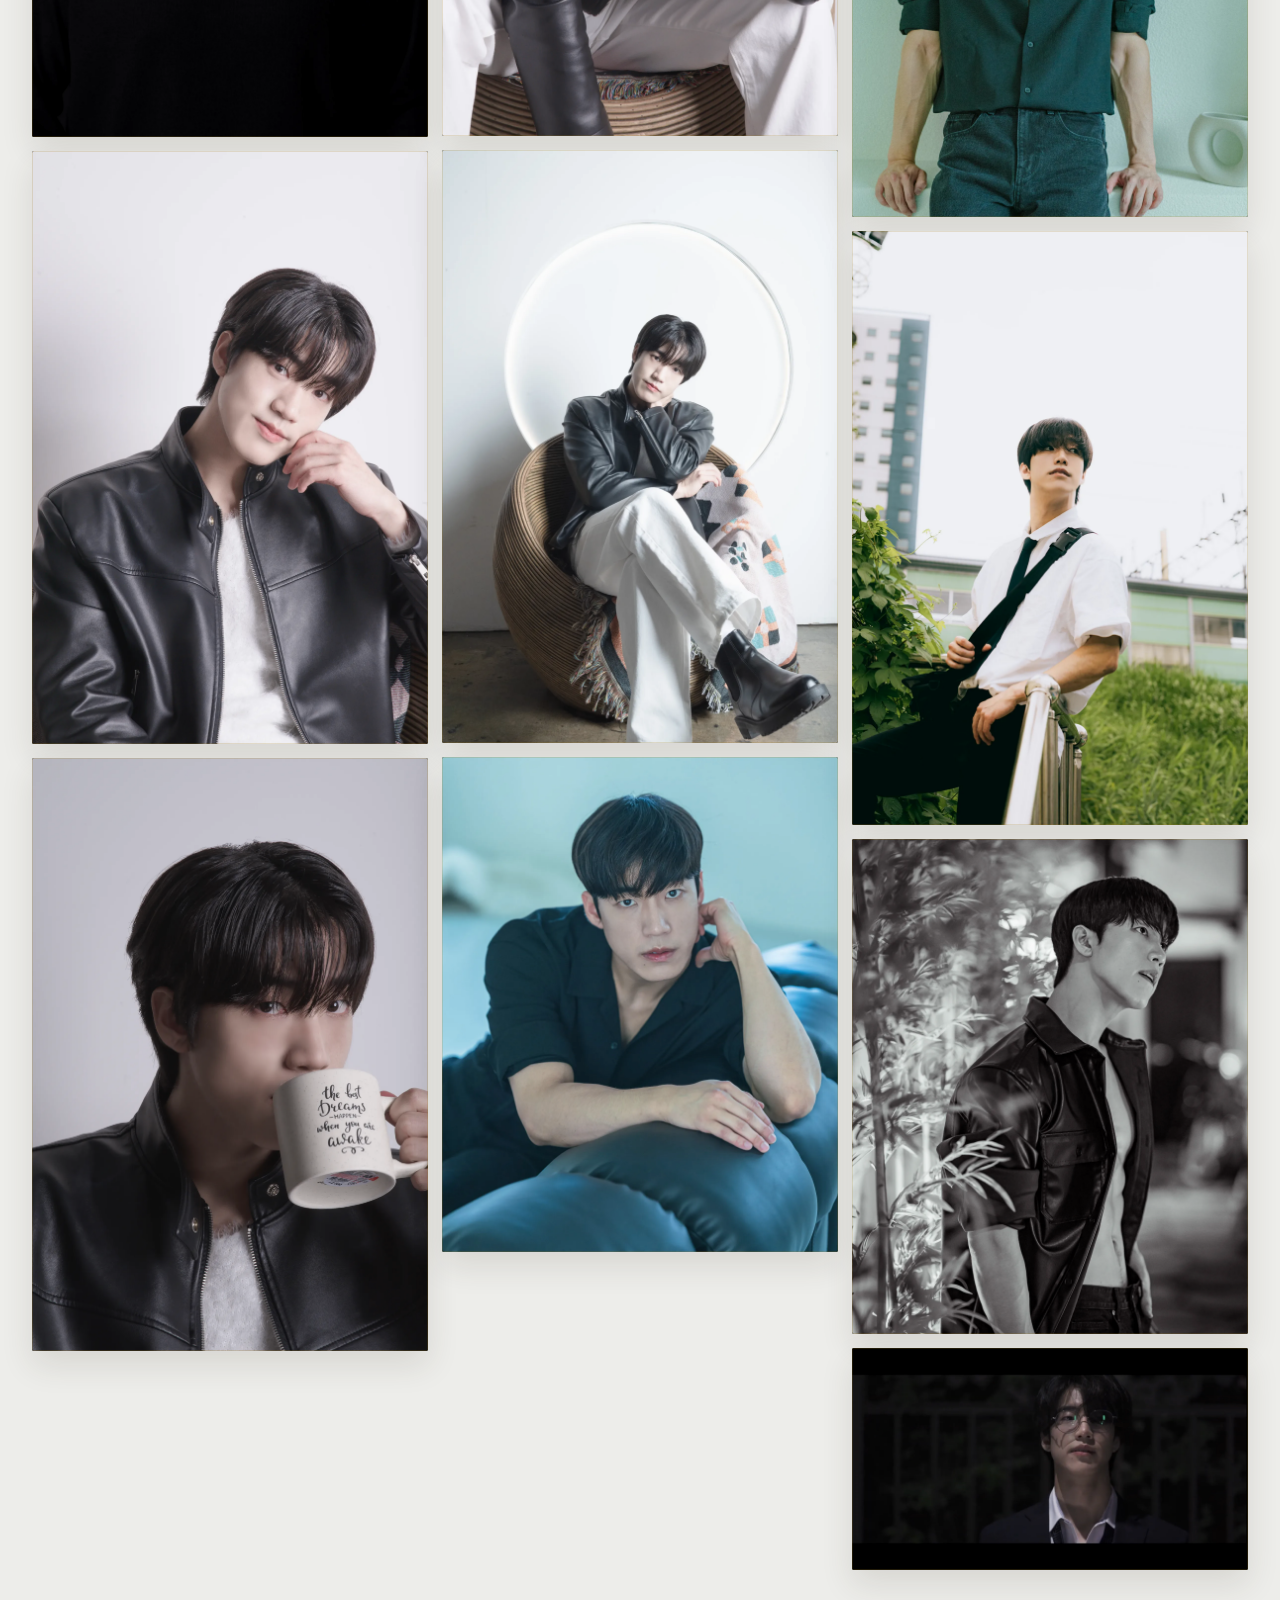
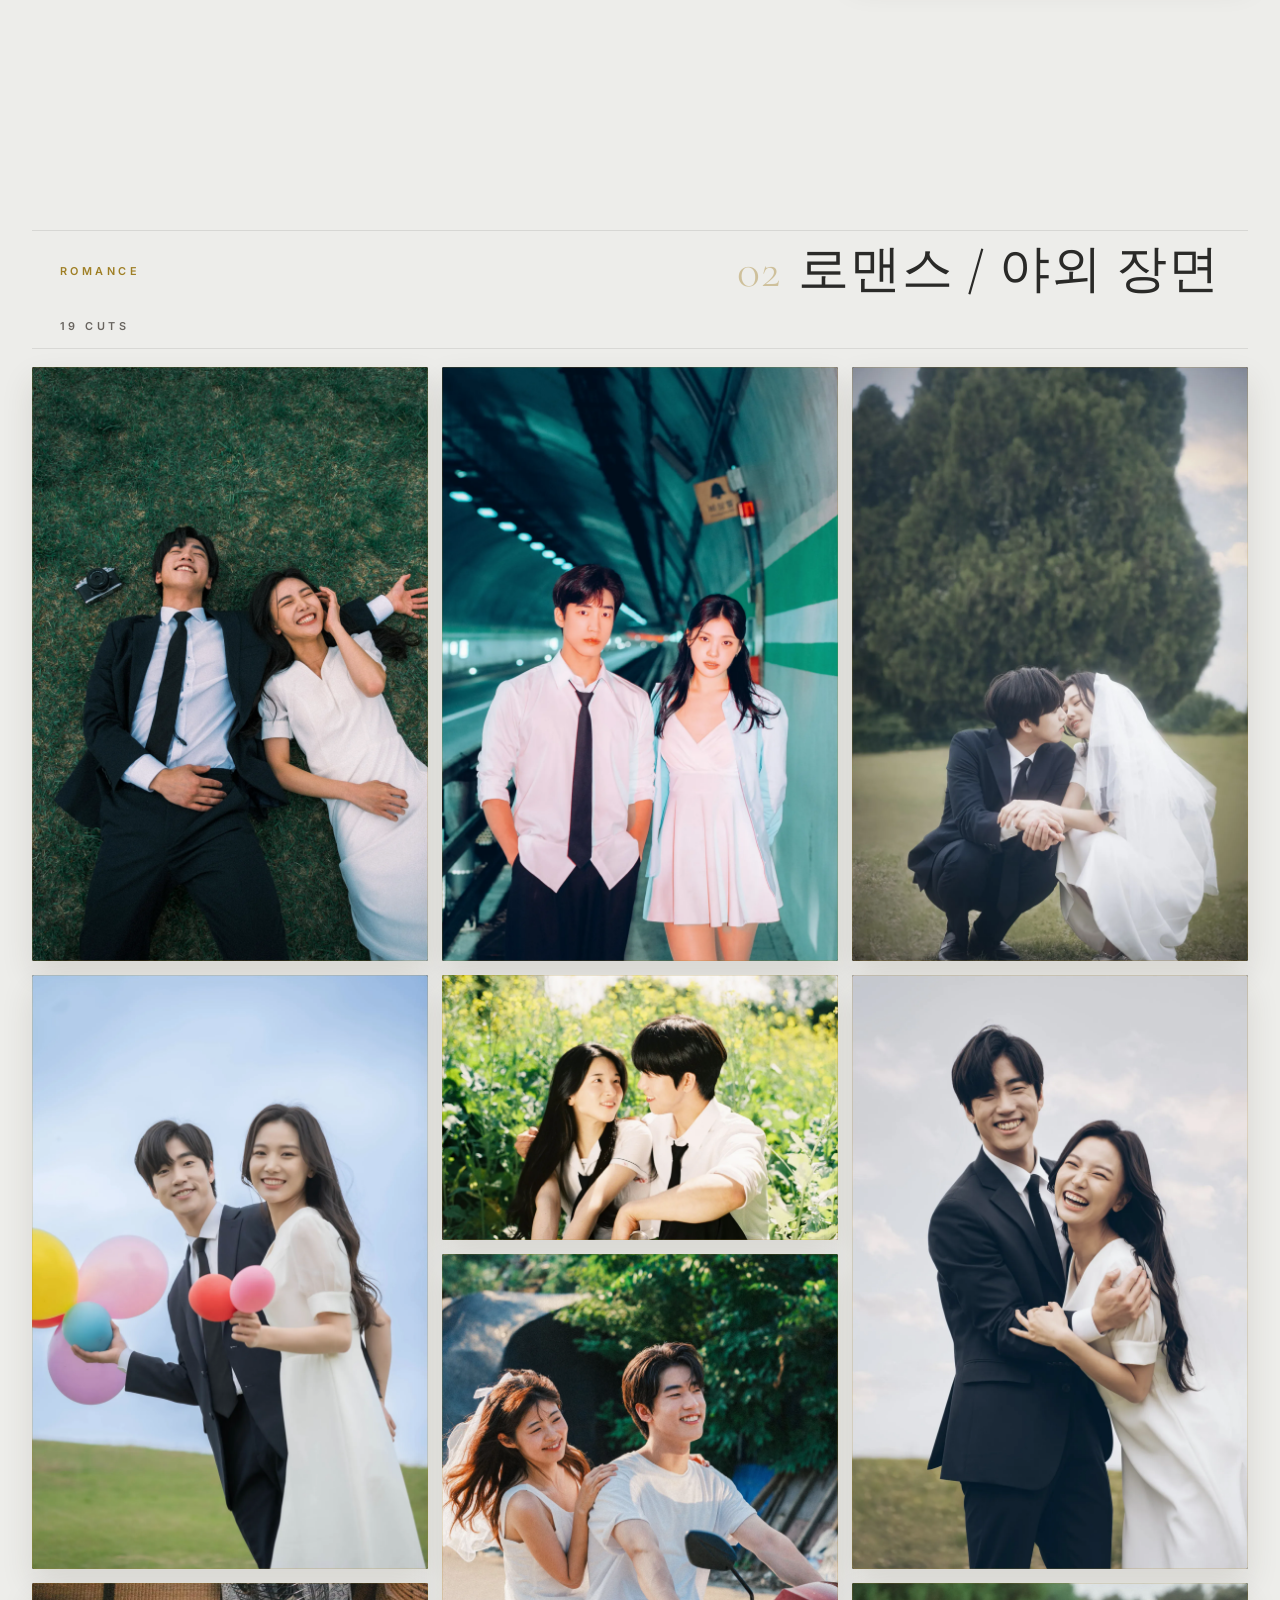
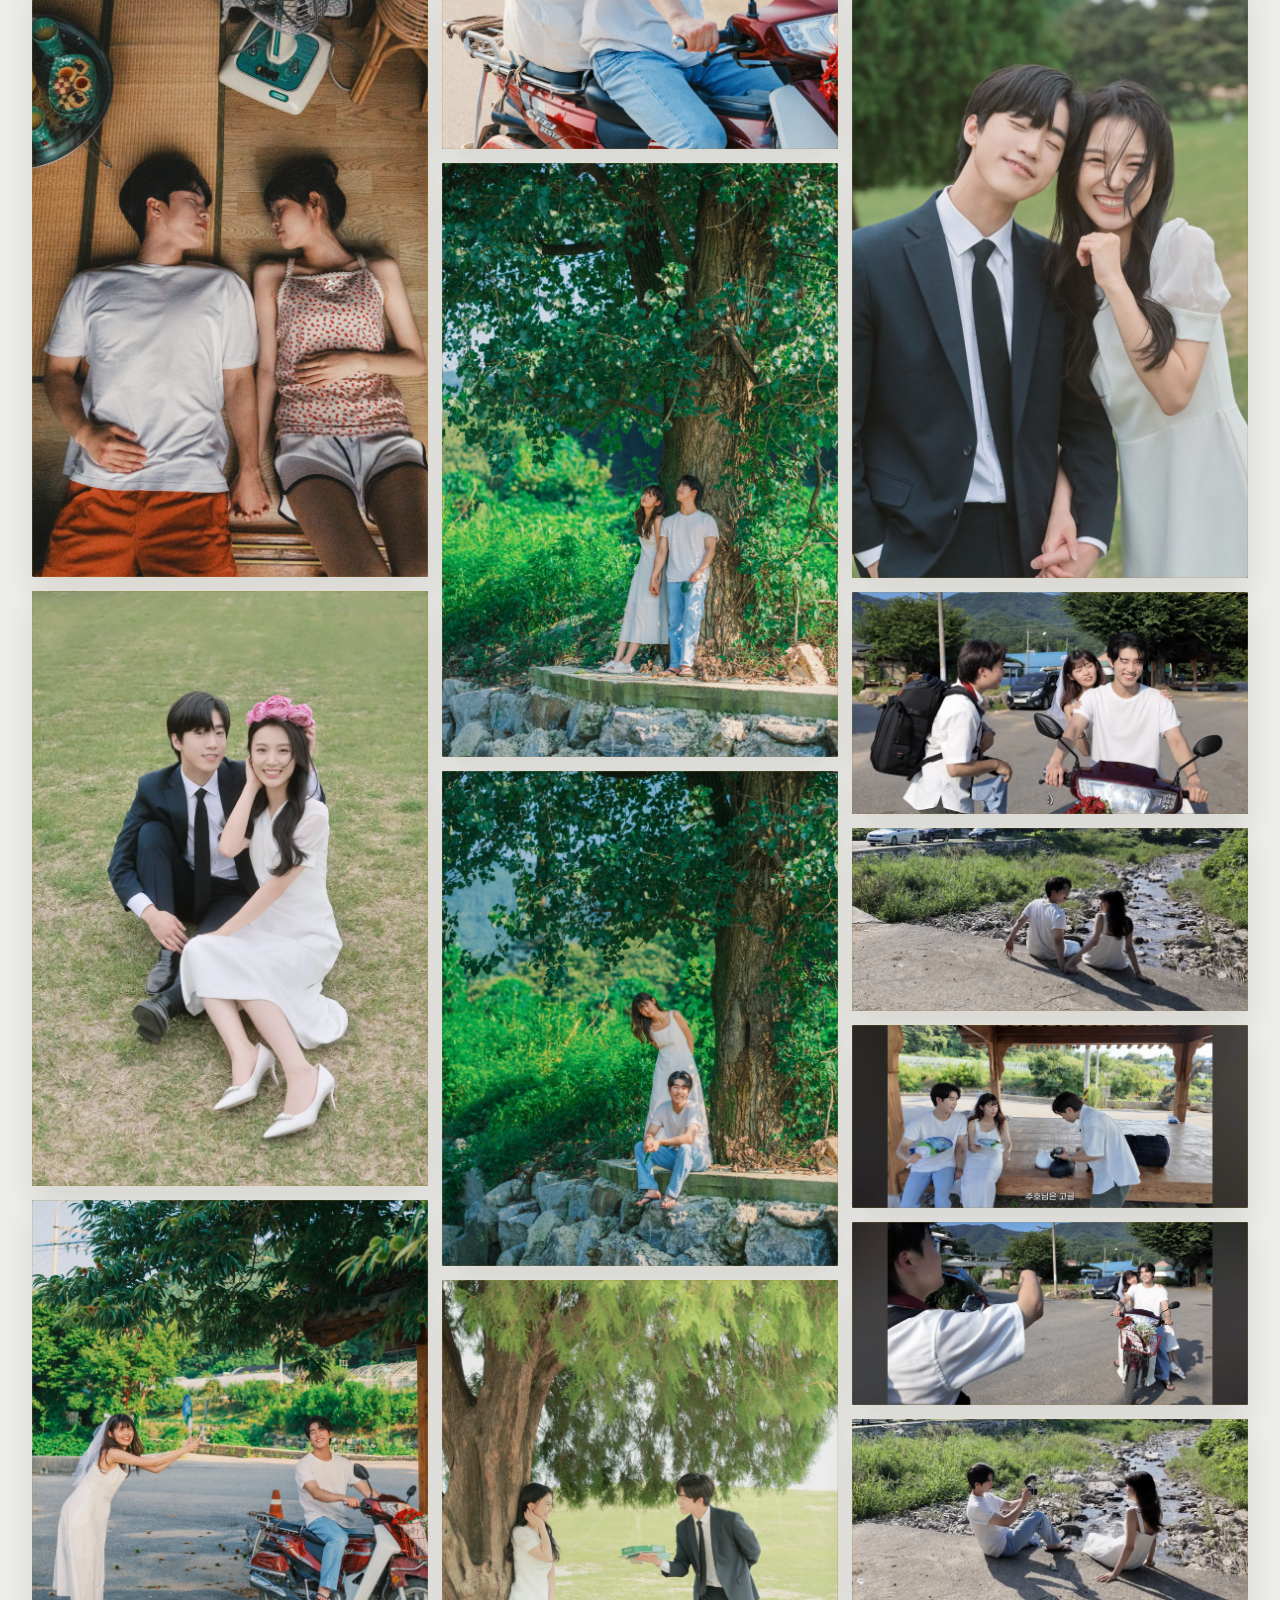
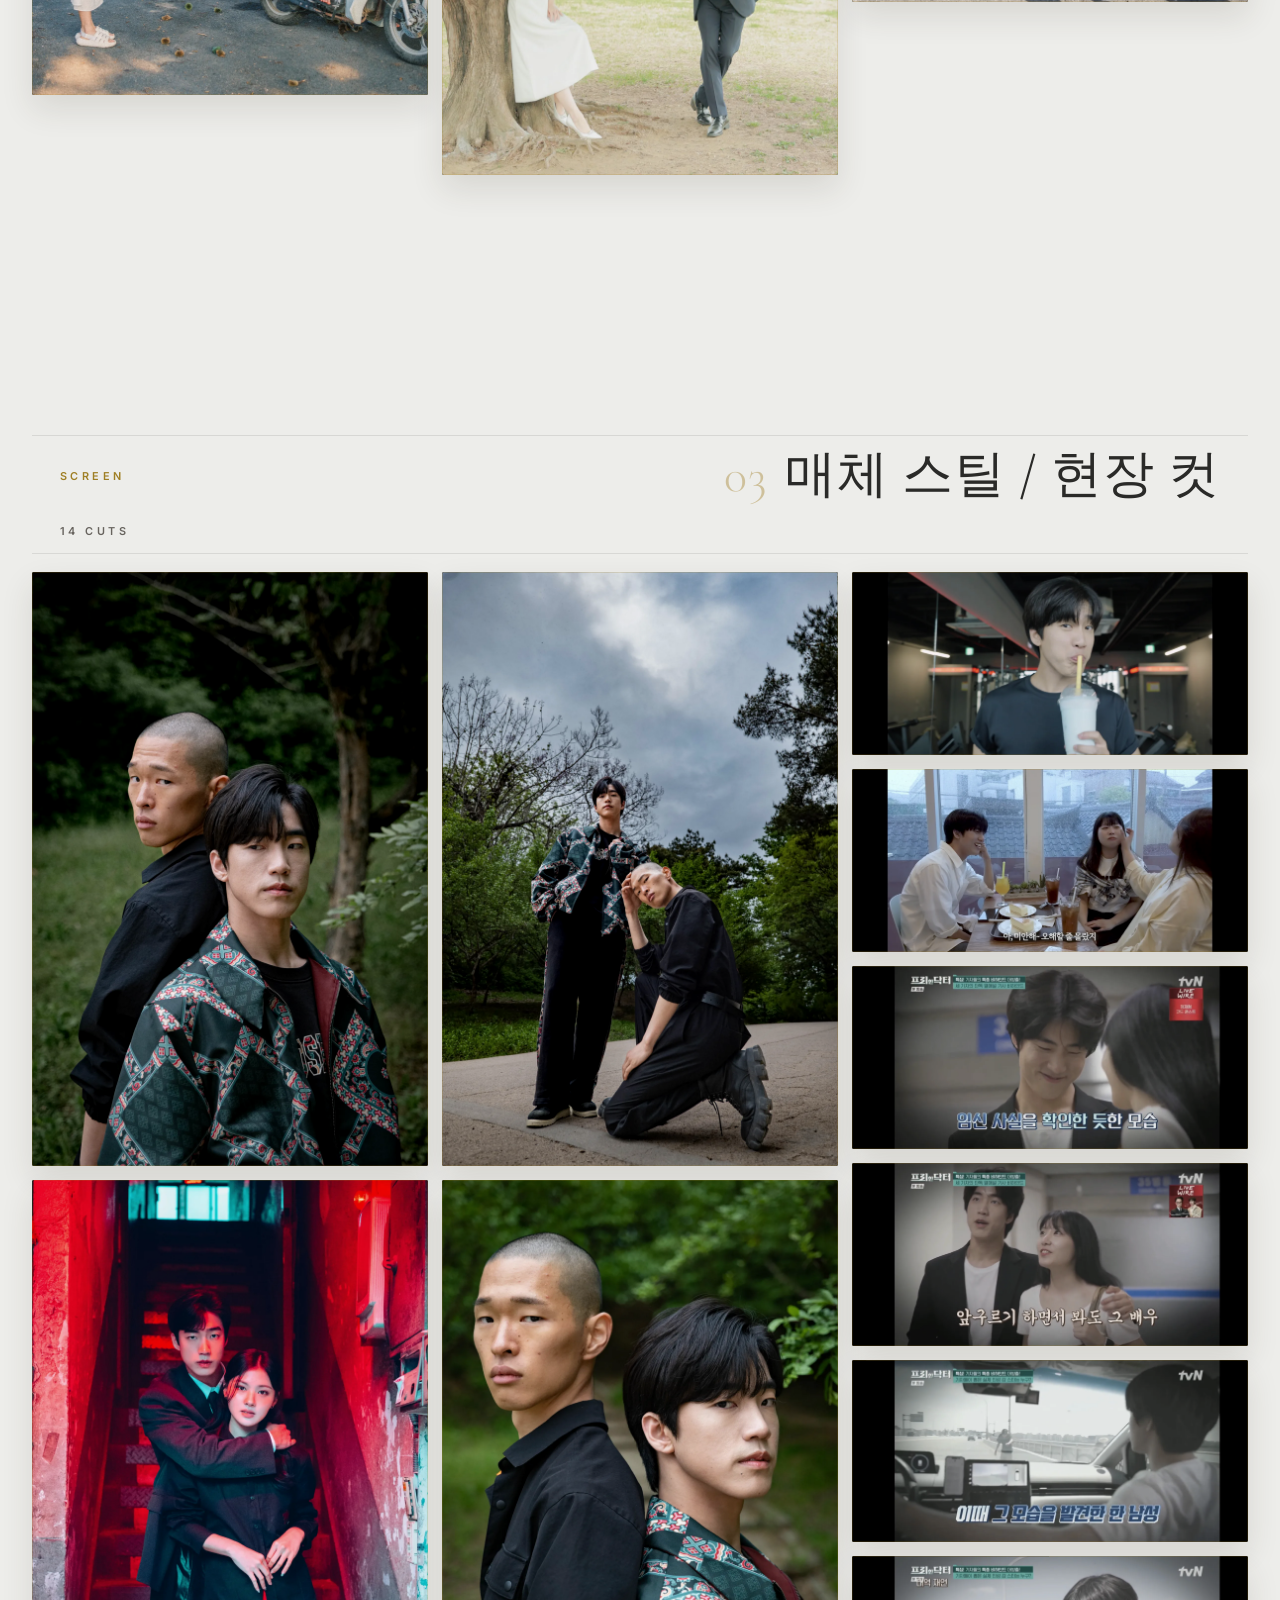
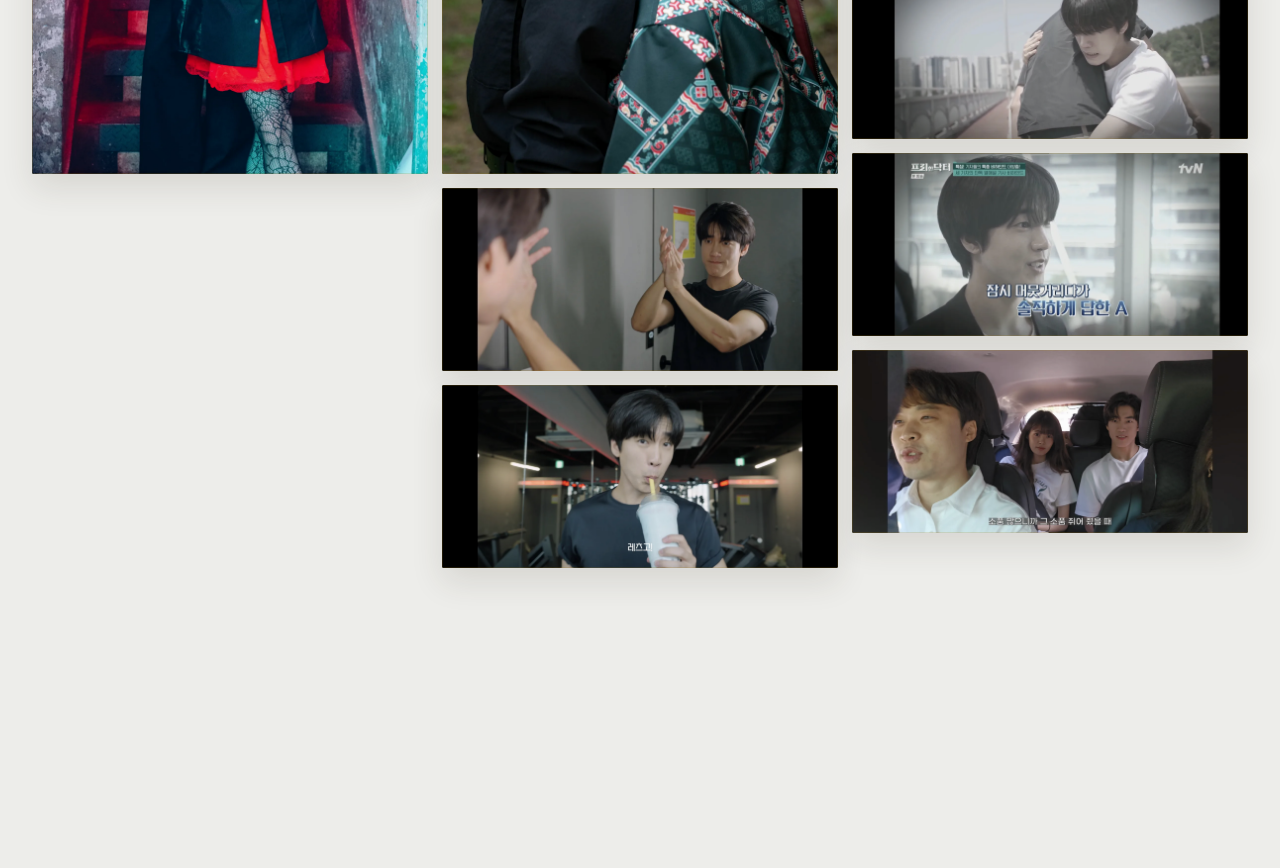
==== commit df1f401e: "-" ====
--- a/gallery.html
+++ b/gallery.html
@@ -5,7 +5,9 @@
 		<title>이주호 — Gallery</title>
 		<meta charset="utf-8" />
 		<meta name="viewport" content="width=device-width, initial-scale=1, user-scalable=no" />
-		<link rel="stylesheet" href="assets/css/main.css" />
+		<link rel="stylesheet" href="assets/css/main.css?v=20260517-mobile7" />
+		<link rel="stylesheet" href="assets/css/mobile.css?v=20260517-mobile7" />
+		<link rel="stylesheet" href="assets/css/gallery.css?v=20260517-mobile7" />
 	</head>
 	<body class="is-preload gallery-page">
 
@@ -17,247 +19,21 @@
 							<header class="gallery-header">
 								<a href="index.html" class="gallery-back" aria-label="프로필로 돌아가기">
 									<span class="gallery-back-arrow">←</span>
-									<span class="gallery-back-label">이주호</span>
+									<span class="gallery-back-label">프로필</span>
 								</a>
 								<div class="gallery-header-title">
 									<h1 class="major">Gallery</h1>
-									<p>작품 · 화보 컬렉션</p>
 								</div>
 							</header>
 
-						<!-- Filmography Gallery -->
-							<section class="panel" id="filmography">
-								<div class="gallery">
-									<!-- 첫 번째 줄 -->
-									<div class="group row-1">
-										<div class="image-container">
-											<a href="images/gallery/01.webp" class="image filtered film-card feature" data-position="center">
-												<img src="images/gallery/01.webp" alt="" />
-												<div class="film-meta">
-													<span class="film-year">[2024]</span>
-													<h4 class="film-title">[작품명]</h4>
-													<p class="film-role">[역할] · [연극]</p>
-												</div>
-											</a>
-											<a href="images/gallery/02.webp" class="image filtered film-card" data-position="center">
-												<img src="images/gallery/02.webp" alt="" />
-												<div class="film-meta">
-													<span class="film-year">[2024]</span>
-													<h4 class="film-title">[작품명]</h4>
-													<p class="film-role">[역할] · [드라마]</p>
-												</div>
-											</a>
-											<a href="images/gallery/03.webp" class="image filtered film-card" data-position="center">
-												<img src="images/gallery/03.webp" alt="" />
-												<div class="film-meta">
-													<span class="film-year">[2023]</span>
-													<h4 class="film-title">[작품명]</h4>
-													<p class="film-role">[역할] · [영화]</p>
-												</div>
-											</a>
-											<a href="images/gallery/04.webp" class="image filtered film-card" data-position="center">
-												<img src="images/gallery/04.webp" alt="" />
-												<div class="film-meta">
-													<span class="film-year">[2023]</span>
-													<h4 class="film-title">[작품명]</h4>
-													<p class="film-role">[역할] · [광고]</p>
-												</div>
-											</a>
-											<a href="images/gallery/05.webp" class="image filtered film-card" data-position="center">
-												<img src="images/gallery/05.webp" alt="" />
-												<div class="film-meta">
-													<span class="film-year">[2023]</span>
-													<h4 class="film-title">[작품명]</h4>
-													<p class="film-role">[역할] · [단편]</p>
-												</div>
-											</a>
-										</div>
-									</div>
-
-									<!-- 두 번째 줄 -->
-									<div class="group row-2">
-										<div class="image-container">
-											<a href="images/gallery/06.webp" class="image filtered film-card" data-position="center">
-												<img src="images/gallery/06.webp" alt="" />
-												<div class="film-meta">
-													<span class="film-year">[2022]</span>
-													<h4 class="film-title">[작품명]</h4>
-													<p class="film-role">[역할] · [연극]</p>
-												</div>
-											</a>
-											<a href="images/gallery/07.webp" class="image filtered film-card" data-position="center">
-												<img src="images/gallery/07.webp" alt="" />
-												<div class="film-meta">
-													<span class="film-year">[2022]</span>
-													<h4 class="film-title">[작품명]</h4>
-													<p class="film-role">[역할] · [드라마]</p>
-												</div>
-											</a>
-											<a href="images/gallery/08.webp" class="image filtered film-card feature" data-position="center">
-												<img src="images/gallery/08.webp" alt="" />
-												<div class="film-meta">
-													<span class="film-year">[2022]</span>
-													<h4 class="film-title">[작품명]</h4>
-													<p class="film-role">[역할] · [영화]</p>
-												</div>
-											</a>
-											<a href="images/gallery/09.webp" class="image filtered film-card" data-position="center">
-												<img src="images/gallery/09.webp" alt="" />
-												<div class="film-meta">
-													<span class="film-year">[2022]</span>
-													<h4 class="film-title">[작품명]</h4>
-													<p class="film-role">[역할] · [광고]</p>
-												</div>
-											</a>
-											<a href="images/gallery/10.webp" class="image filtered film-card" data-position="center">
-												<img src="images/gallery/10.webp" alt="" />
-												<div class="film-meta">
-													<span class="film-year">[2021]</span>
-													<h4 class="film-title">[작품명]</h4>
-													<p class="film-role">[역할] · [단편]</p>
-												</div>
-											</a>
-										</div>
-									</div>
-
-									<!-- 세 번째 줄 -->
-									<div class="group row-3">
-										<div class="image-container">
-											<a href="images/gallery/11.webp" class="image filtered film-card" data-position="center">
-												<img src="images/gallery/11.webp" alt="" />
-												<div class="film-meta">
-													<span class="film-year">[2021]</span>
-													<h4 class="film-title">[작품명]</h4>
-													<p class="film-role">[역할] · [연극]</p>
-												</div>
-											</a>
-											<a href="images/gallery/12.webp" class="image filtered film-card" data-position="center">
-												<img src="images/gallery/12.webp" alt="" />
-												<div class="film-meta">
-													<span class="film-year">[2021]</span>
-													<h4 class="film-title">[작품명]</h4>
-													<p class="film-role">[역할] · [드라마]</p>
-												</div>
-											</a>
-											<a href="images/gallery/13.webp" class="image filtered film-card" data-position="center">
-												<img src="images/gallery/13.webp" alt="" />
-												<div class="film-meta">
-													<span class="film-year">[2021]</span>
-													<h4 class="film-title">[작품명]</h4>
-													<p class="film-role">[역할] · [영화]</p>
-												</div>
-											</a>
-											<a href="images/gallery/14.webp" class="image filtered film-card" data-position="center">
-												<img src="images/gallery/14.webp" alt="" />
-												<div class="film-meta">
-													<span class="film-year">[2020]</span>
-													<h4 class="film-title">[작품명]</h4>
-													<p class="film-role">[역할] · [광고]</p>
-												</div>
-											</a>
-											<a href="images/gallery/15.webp" class="image filtered film-card feature" data-position="center">
-												<img src="images/gallery/15.webp" alt="" />
-												<div class="film-meta">
-													<span class="film-year">[2020]</span>
-													<h4 class="film-title">[작품명]</h4>
-													<p class="film-role">[역할] · [단편]</p>
-												</div>
-											</a>
-										</div>
-									</div>
-
-									<!-- 네 번째 줄 -->
-									<div class="group row-4">
-										<div class="image-container">
-											<a href="images/gallery/16.webp" class="image filtered film-card" data-position="center">
-												<img src="images/gallery/16.webp" alt="" />
-												<div class="film-meta">
-													<span class="film-year">[2020]</span>
-													<h4 class="film-title">[작품명]</h4>
-													<p class="film-role">[역할] · [연극]</p>
-												</div>
-											</a>
-											<a href="images/gallery/17.webp" class="image filtered film-card" data-position="center">
-												<img src="images/gallery/17.webp" alt="" />
-												<div class="film-meta">
-													<span class="film-year">[2020]</span>
-													<h4 class="film-title">[작품명]</h4>
-													<p class="film-role">[역할] · [드라마]</p>
-												</div>
-											</a>
-											<a href="images/gallery/18.webp" class="image filtered film-card" data-position="center">
-												<img src="images/gallery/18.webp" alt="" />
-												<div class="film-meta">
-													<span class="film-year">[2019]</span>
-													<h4 class="film-title">[작품명]</h4>
-													<p class="film-role">[역할] · [영화]</p>
-												</div>
-											</a>
-											<a href="images/gallery/19.webp" class="image filtered film-card" data-position="center">
-												<img src="images/gallery/19.webp" alt="" />
-												<div class="film-meta">
-													<span class="film-year">[2019]</span>
-													<h4 class="film-title">[작품명]</h4>
-													<p class="film-role">[역할] · [광고]</p>
-												</div>
-											</a>
-											<a href="images/gallery/20.webp" class="image filtered film-card" data-position="center">
-												<img src="images/gallery/20.webp" alt="" />
-												<div class="film-meta">
-													<span class="film-year">[2019]</span>
-													<h4 class="film-title">[작품명]</h4>
-													<p class="film-role">[역할] · [단편]</p>
-												</div>
-											</a>
-										</div>
-									</div>
-
-									<!-- 다섯 번째 줄 -->
-									<div class="group row-5">
-										<div class="image-container">
-											<a href="images/gallery/21.webp" class="image filtered film-card" data-position="center">
-												<img src="images/gallery/21.webp" alt="" />
-												<div class="film-meta">
-													<span class="film-year">[2018]</span>
-													<h4 class="film-title">[작품명]</h4>
-													<p class="film-role">[역할] · [연극]</p>
-												</div>
-											</a>
-											<a href="images/gallery/22.webp" class="image filtered film-card feature" data-position="center">
-												<img src="images/gallery/22.webp" alt="" />
-												<div class="film-meta">
-													<span class="film-year">[2018]</span>
-													<h4 class="film-title">[작품명]</h4>
-													<p class="film-role">[역할] · [드라마]</p>
-												</div>
-											</a>
-											<a href="images/gallery/23.webp" class="image filtered film-card" data-position="center">
-												<img src="images/gallery/23.webp" alt="" />
-												<div class="film-meta">
-													<span class="film-year">[2018]</span>
-													<h4 class="film-title">[작품명]</h4>
-													<p class="film-role">[역할] · [영화]</p>
-												</div>
-											</a>
-											<a href="images/gallery/24.webp" class="image filtered film-card" data-position="center">
-												<img src="images/gallery/24.webp" alt="" />
-												<div class="film-meta">
-													<span class="film-year">[2018]</span>
-													<h4 class="film-title">[작품명]</h4>
-													<p class="film-role">[역할] · [광고]</p>
-												</div>
-											</a>
-											<a href="images/gallery/25.webp" class="image filtered film-card" data-position="center">
-												<img src="images/gallery/25.webp" alt="" />
-												<div class="film-meta">
-													<span class="film-year">[2017]</span>
-													<h4 class="film-title">[작품명]</h4>
-													<p class="film-role">[역할] · [단편]</p>
-												</div>
-											</a>
-										</div>
-									</div>
+						<!-- Gallery sections -->
+							<section class="panel gallery-collection" id="filmography">
+								<div class="gallery-toolbar">
+									<!-- <p>전체 사진을 톤과 장면별로 다시 묶었습니다. 필터를 눌러 원하는 결만 볼 수 있습니다.</p> -->
+									<div class="gallery-filters" data-gallery-filters></div>
 								</div>
+								<!-- JSON 위치: data/gallery.json -> sections -->
+								<div class="gallery-sections" data-gallery></div>
 							</section>
 
 						<!-- 모달 -->
@@ -269,6 +45,6 @@
 				</div>
 
 		<!-- Scripts -->
-		<script src="assets/script/script.js"></script>
+		<script src="assets/script/gallery.js?v=20260517-mobile7"></script>
 	</body>
 </html>
--- a/assets/css/main.css
+++ b/assets/css/main.css
@@ -10,10 +10,10 @@
     --bg-2: #e3e2de;
     --line: rgba(0, 0, 0, 0.09);
     --text: #2a2a28;
-    --text-mute: #6b6b66;
-    --text-dim: #989590;
-    --gold: #a8852c;
-    --gold-soft: #b89a4c;
+    --text-mute: #4f4f4a;
+    --text-dim: #68645f;
+    --gold: #9b761b;
+    --gold-soft: #9f7f25;
     --gold-glow: rgba(168, 133, 44, 0.18);
     --accent: #c9a35e;
 }
@@ -38,8 +38,8 @@
     position: fixed;
     inset: 0;
     pointer-events: none;
-    z-index: 9999;
-    opacity: 0.06;
+    z-index: 0;
+    opacity: 0.035;
     mix-blend-mode: multiply;
     background-image: url("data:image/svg+xml;utf8,<svg xmlns='http://www.w3.org/2000/svg' width='200' height='200'><filter id='n'><feTurbulence type='fractalNoise' baseFrequency='0.9' numOctaves='2' stitchTiles='stitch'/></filter><rect width='100%25' height='100%25' filter='url(%23n)'/></svg>");
 }
@@ -50,7 +50,7 @@
     position: fixed;
     inset: 0;
     pointer-events: none;
-    z-index: 9998;
+    z-index: 0;
     background:
         radial-gradient(ellipse at 50% 0%, rgba(168, 133, 44, 0.05), transparent 55%),
         radial-gradient(ellipse at center, transparent 65%, rgba(0, 0, 0, 0.08) 100%);
@@ -70,6 +70,8 @@
    Layout
    ========================================================== */
 #page-wrapper {
+    position: relative;
+    z-index: 1;
     width: 100%;
     max-width: 1280px;
     margin: 0 auto;
@@ -123,6 +125,7 @@
     flex-direction: column;
     justify-content: center;
     z-index: 2;
+    background: transparent;
 }
 
 .profile-card .info .name {
@@ -144,7 +147,7 @@
 .profile-card .info .role {
     font-family: 'Inter', sans-serif;
     font-size: 0.78rem;
-    font-weight: 500;
+    font-weight: 600;
     text-transform: uppercase;
     letter-spacing: 0.5em;
     color: var(--gold-soft);
@@ -156,7 +159,7 @@
 .profile-card .info .meta {
     font-family: 'Inter', sans-serif;
     font-size: 0.72rem;
-    color: var(--text-dim);
+    color: #5f5a52;
     letter-spacing: 0.3em;
     text-transform: uppercase;
     margin-bottom: 2rem;
@@ -167,11 +170,21 @@
 
 .profile-card .info .bio {
     font-size: 1rem;
-    color: var(--text-mute);
+    color: #484842;
+    font-weight: 400;
     margin-bottom: 2.4rem;
     max-width: 460px;
     line-height: 1.9;
     animation: fadeUp 1.6s ease-out 0.5s both;
+}
+
+.profile-card .info .role,
+.profile-card .info .meta,
+.profile-card .info .bio,
+.profile-card .experience,
+.profile-card .socials {
+    opacity: 1;
+    animation: none;
 }
 
 .profile-card .info h3 {
@@ -193,10 +206,11 @@
 
 .profile-card .experience li {
     font-family: 'Inter', 'Noto Sans KR', sans-serif;
-    color: var(--text-mute);
+    color: #4d4d47;
     font-size: 0.92rem;
+    font-weight: 400;
     padding: 0.6rem 0;
-    border-bottom: 1px solid var(--line);
+    border-bottom: 1px solid rgba(0, 0, 0, 0.14);
     display: grid;
     grid-template-columns: 56px 64px 1fr auto;
     gap: 14px;
@@ -205,6 +219,49 @@
 
 .profile-card .experience li:last-child { border-bottom: none; }
 
+.profile-card .hero-contact {
+    max-width: 460px;
+    margin-top: 1.6rem;
+    padding-top: 1.4rem;
+    border-top: 1px solid var(--line);
+}
+
+.profile-card .hero-contact h3 {
+    margin-bottom: 0.75rem;
+}
+
+.profile-card .hero-contact p {
+    display: flex;
+    justify-content: space-between;
+    align-items: baseline;
+    gap: 18px;
+    padding: 0.45rem 0;
+    margin: 0;
+}
+
+.profile-card .hero-contact span {
+    font-family: 'Inter', sans-serif;
+    font-size: 0.65rem;
+    font-weight: 600;
+    color: var(--gold-soft);
+    letter-spacing: 0.28em;
+    text-transform: uppercase;
+    flex-shrink: 0;
+}
+
+.profile-card .hero-contact a {
+    font-family: 'Inter', 'Noto Sans KR', sans-serif;
+    font-size: 0.88rem;
+    font-weight: 500;
+    color: #34302a;
+    text-align: right;
+    transition: color 0.3s ease;
+}
+
+.profile-card .hero-contact a:hover {
+    color: var(--gold);
+}
+
 @keyframes fadeUp {
     from { opacity: 0; transform: translateY(16px); }
     to   { opacity: 1; transform: translateY(0); }
@@ -214,28 +271,17 @@
 .profile-card .avatar {
     position: relative;
     overflow: hidden;
-    border-radius: 2px;
-    box-shadow:
-        0 28px 60px rgba(60, 50, 30, 0.18),
-        0 0 0 1px rgba(168, 133, 44, 0.25);
+    border-radius: 0;
+    box-shadow: none;
     animation: avatarReveal 1.8s cubic-bezier(0.2, 0.8, 0.2, 1) both;
 }
 
 .profile-card .avatar::after {
-    content: '';
-    position: absolute;
-    inset: 0;
-    background: linear-gradient(180deg, transparent 65%, rgba(0, 0, 0, 0.20) 100%);
-    pointer-events: none;
+    display: none;
 }
 
 .profile-card .avatar::before {
-    content: '';
-    position: absolute;
-    inset: 12px;
-    border: 1px solid rgba(168, 133, 44, 0.40);
-    pointer-events: none;
-    z-index: 2;
+    display: none;
 }
 
 .profile-card .avatar img {
@@ -267,7 +313,7 @@
 }
 
 .socials a.instagram {
-    color: var(--text-mute);
+    color: #555149;
     transition: color 0.3s ease, transform 0.3s ease;
 }
 
@@ -468,17 +514,8 @@
 
 .video-slider::before,
 .video-slider::after {
-    content: '';
-    position: absolute;
-    left: 0;
-    right: 0;
-    height: 60px;
-    background: var(--bg-2);
-    z-index: 5;
-    pointer-events: none;
-}
-.video-slider::before { top: 0; }
-.video-slider::after  { bottom: 0; }
+    display: none;
+}
 
 .video-slide {
     display: none;
@@ -501,7 +538,8 @@
 .video-slider video {
     width: 100%;
     height: 100%;
-    object-fit: cover;
+    object-fit: contain;
+    background: #050505;
     border-radius: 0;
 }
 
@@ -530,12 +568,12 @@
 button.prev { left: 24px; }
 button.next { right: 24px; }
 
-/* 재생 진행 바 — 영상 가시 영역 하단(시네마틱 바 위)에 얇게 */
+/* 재생 진행 바 — 16:9 영상 영역 하단 */
 .video-progress {
     position: absolute;
     left: 0;
     right: 0;
-    bottom: 60px;
+    bottom: 0;
     height: 3px;
     background: rgba(255, 255, 255, 0.25);
     z-index: 7;
@@ -683,27 +721,31 @@
    ========================================================== */
 .profile-card .experience li .ex-year {
     font-family: 'Inter', sans-serif;
-    color: var(--gold-soft);
+    color: #7f5b08 !important;
     font-size: 0.75rem;
+    font-weight: 700;
     letter-spacing: 0.2em;
 }
 
 .profile-card .experience li .ex-type {
     font-family: 'Inter', sans-serif;
-    color: var(--text-dim);
+    color: #3f3a34 !important;
     font-size: 0.65rem;
+    font-weight: 600;
     letter-spacing: 0.3em;
     text-transform: uppercase;
 }
 
 .profile-card .experience li .ex-title {
-    color: var(--text);
+    color: #262622 !important;
     font-size: 0.92rem;
+    font-weight: 500;
 }
 
 .profile-card .experience li .ex-role {
-    color: var(--text-mute);
+    color: #34302a !important;
     font-size: 0.78rem;
+    font-weight: 500;
     letter-spacing: 0.05em;
     text-align: right;
 }
@@ -1091,6 +1133,61 @@
     font-size: 1rem;
 }
 
+.gallery-preview {
+    position: relative;
+    display: grid;
+    grid-template-columns: repeat(3, minmax(0, 1fr));
+    gap: 12px;
+    max-height: 620px;
+    margin: 0 auto 38px;
+    overflow: hidden;
+}
+
+.gallery-preview::after {
+    content: '';
+    position: absolute;
+    left: 0;
+    right: 0;
+    bottom: 0;
+    height: 46%;
+    pointer-events: none;
+    background: linear-gradient(180deg, rgba(237, 237, 234, 0) 0%, rgba(237, 237, 234, 0.82) 58%, var(--bg-0) 100%);
+    z-index: 3;
+}
+
+.gallery-preview-card {
+    display: block;
+    position: relative;
+    grid-column: auto;
+    grid-row: auto;
+    aspect-ratio: 4 / 5;
+    overflow: hidden;
+    background: #080807;
+    border-radius: 2px;
+    box-shadow: 0 16px 36px rgba(60, 50, 30, 0.14);
+}
+
+.gallery-preview-card img {
+    width: 100%;
+    height: 100%;
+    object-fit: cover;
+    filter: grayscale(0.08) brightness(0.98) contrast(1.02);
+    transition: transform 0.8s ease, filter 0.5s ease;
+}
+
+.gallery-preview-card::after {
+    content: '';
+    position: absolute;
+    inset: 0;
+    border: 1px solid rgba(168, 133, 44, 0.22);
+    pointer-events: none;
+}
+
+.gallery-preview-card:hover img {
+    filter: grayscale(0) brightness(1.02) contrast(1.04);
+    transform: scale(1.055);
+}
+
 .gallery-link {
     display: inline-flex;
     align-items: center;
@@ -1120,77 +1217,6 @@
 
 .gallery-link:hover .gallery-link-arrow {
     transform: translateX(6px);
-}
-
-/* ==========================================================
-   Gallery page (gallery.html)
-   ========================================================== */
-.gallery-page #page-wrapper {
-    padding-top: 60px;
-}
-
-.gallery-header {
-    display: flex;
-    align-items: flex-end;
-    justify-content: space-between;
-    gap: 32px;
-    padding-bottom: 28px;
-    border-bottom: 1px solid var(--line);
-    margin-bottom: 72px;
-}
-
-.gallery-back {
-    display: inline-flex;
-    align-items: center;
-    gap: 10px;
-    color: var(--text-mute);
-    font-family: 'Inter', sans-serif;
-    font-size: 0.74rem;
-    font-weight: 500;
-    letter-spacing: 0.3em;
-    text-transform: uppercase;
-    transition: color 0.3s ease;
-}
-
-.gallery-back:hover {
-    color: var(--gold);
-}
-
-.gallery-back-arrow {
-    font-size: 1.05rem;
-    transition: transform 0.3s ease;
-    display: inline-block;
-}
-
-.gallery-back:hover .gallery-back-arrow {
-    transform: translateX(-4px);
-}
-
-.gallery-header-title {
-    text-align: right;
-}
-
-.gallery-header-title h1.major {
-    font-family: 'Cormorant Garamond', 'Noto Serif KR', serif;
-    font-size: clamp(2.2rem, 5vw, 3.2rem);
-    font-weight: 500;
-    margin: 0 0 0.3rem;
-    padding: 0;
-    display: block;
-}
-
-.gallery-header-title h1.major::before,
-.gallery-header-title h1.major::after {
-    display: none;
-}
-
-.gallery-header-title p {
-    color: var(--text-mute);
-    font-family: 'Inter', sans-serif;
-    font-size: 0.78rem;
-    letter-spacing: 0.3em;
-    text-transform: uppercase;
-    margin: 0;
 }
 
 /* ==========================================================
@@ -1279,13 +1305,6 @@
     .contact-line { gap: 16px; padding: 14px 0; }
     .contact-line a, .contact-line > span:last-child { font-size: 0.88rem; }
 
-    .gallery-header {
-        flex-direction: column;
-        align-items: flex-start;
-        gap: 20px;
-        margin-bottom: 48px;
-    }
-    .gallery-header-title { text-align: left; }
     .gallery-link { padding: 16px 36px; gap: 16px; font-size: 0.72rem; letter-spacing: 0.28em; }
 }
 
--- a/assets/css/mobile.css
+++ b/assets/css/mobile.css
@@ -0,0 +1,445 @@
+/* ==========================================================
+   Mobile-only layout overrides
+   ========================================================== */
+
+@media (max-width: 768px) {
+    html,
+    body {
+        overflow-x: hidden;
+    }
+
+    body {
+        min-width: 0;
+    }
+
+    #page-wrapper {
+        max-width: none;
+        padding: 24px 16px 72px;
+    }
+
+    .major {
+        max-width: 100%;
+        overflow-wrap: anywhere;
+    }
+
+    section,
+    .panel.banner,
+    .panel.spotlight,
+    .panel.specs,
+    .panel.skills,
+    .panel.gallery-cta {
+        margin-bottom: 72px;
+    }
+
+    .profile-card {
+        display: flex;
+        flex-direction: column;
+        gap: 22px;
+        width: 100%;
+        min-width: 0;
+    }
+
+    .profile-card::before {
+        inset: -24px -12px;
+    }
+
+    .profile-card .avatar {
+        order: -1;
+        width: 100%;
+        aspect-ratio: 4 / 5;
+        max-height: 72vh;
+        min-height: 0;
+    }
+
+    .profile-card .avatar::before {
+        display: none;
+    }
+
+    .profile-card .avatar img {
+        object-position: center top;
+    }
+
+    .profile-card .info {
+        width: 100%;
+        min-width: 0;
+        padding: 20px 4px 0;
+        align-items: stretch;
+        text-align: center;
+        overflow: visible;
+        background: transparent;
+        border: 0;
+    }
+
+    .profile-card .info .name {
+        font-size: clamp(3.25rem, 17vw, 4.8rem);
+        letter-spacing: 0;
+        overflow-wrap: anywhere;
+    }
+
+    .profile-card .info .role {
+        margin: 0.8em 0 1.2em;
+        padding-left: 0;
+        font-size: 0.7rem;
+        letter-spacing: 0.28em;
+        overflow-wrap: anywhere;
+    }
+
+    .profile-card .info .meta {
+        margin-bottom: 1.4rem;
+        padding-left: 0;
+        padding-bottom: 1.2rem;
+        font-size: 0.68rem;
+        letter-spacing: 0.18em;
+    }
+
+    .profile-card .info .bio {
+        width: 100%;
+        max-width: 18rem;
+        margin-left: auto;
+        margin-right: auto;
+        margin-bottom: 2rem;
+        font-size: 0.96rem;
+        line-height: 1.85;
+        overflow-wrap: anywhere;
+        word-break: break-all;
+    }
+
+    .profile-card .info h3 {
+        margin-bottom: 0.8rem;
+        letter-spacing: 0.28em;
+    }
+
+    .profile-card .experience {
+        width: 100%;
+        margin-bottom: 1.8rem;
+        opacity: 1 !important;
+        animation: none !important;
+    }
+
+    .profile-card .experience li {
+        grid-template-columns: 44px 1fr;
+        gap: 4px 12px;
+        padding: 0.78rem 0;
+        color: #37342f !important;
+        opacity: 1 !important;
+        animation: none !important;
+    }
+
+    .profile-card .experience li .ex-year {
+        grid-row: span 3;
+        font-size: 0.68rem;
+        letter-spacing: 0.08em;
+        color: #8a640d !important;
+    }
+
+    .profile-card .experience li .ex-type {
+        font-size: 0.66rem;
+        letter-spacing: 0.14em;
+        color: #514a42 !important;
+    }
+
+    .profile-card .experience li .ex-title {
+        min-width: 0;
+        font-size: 0.9rem;
+        line-height: 1.45;
+        overflow-wrap: anywhere;
+        word-break: keep-all;
+        color: #292823 !important;
+    }
+
+    .profile-card .experience li .ex-role {
+        grid-column: 2;
+        padding-left: 0;
+        text-align: left;
+        font-size: 0.72rem;
+        color: #4a4136 !important;
+    }
+
+    .profile-card .hero-contact {
+        max-width: 18rem;
+        margin: 1.4rem auto 0;
+        padding-top: 1.2rem;
+        width: 100%;
+    }
+
+    .profile-card .hero-contact h3 {
+        text-align: center;
+    }
+
+    .profile-card .hero-contact p {
+        flex-direction: column;
+        align-items: center;
+        gap: 2px;
+        padding: 0.55rem 0;
+    }
+
+    .profile-card .hero-contact span {
+        letter-spacing: 0.22em;
+    }
+
+    .profile-card .hero-contact a {
+        max-width: 100%;
+        text-align: center;
+        overflow-wrap: anywhere;
+    }
+
+    .panel.spot {
+        grid-template-columns: repeat(2, minmax(0, 1fr));
+        gap: 10px;
+    }
+
+    .panel.spot .content,
+    .about-grid {
+        grid-column: 1 / -1;
+    }
+
+    .about-grid {
+        grid-template-columns: 1fr;
+        gap: 24px;
+        margin-bottom: 20px;
+        min-width: 0;
+    }
+
+    .about-text p {
+        font-size: 0.96rem;
+        line-height: 1.9;
+        word-break: keep-all;
+        overflow-wrap: anywhere;
+    }
+
+    .about-text .lead {
+        font-size: 1.3rem;
+        line-height: 1.45;
+    }
+
+    .about-text .pull-quote {
+        margin: 1.6rem 0;
+        padding-left: 1rem;
+        font-size: 1.05rem;
+    }
+
+    .about-facts {
+        padding: 20px;
+    }
+
+    .about-facts dt,
+    .about-facts dd {
+        overflow-wrap: anywhere;
+    }
+
+    .panel.spot .image {
+        aspect-ratio: 4 / 5;
+        min-height: 0;
+    }
+
+    .spec-grid {
+        grid-template-columns: repeat(2, minmax(0, 1fr));
+    }
+
+    .spec-item {
+        padding: 24px 10px;
+    }
+
+    .spec-item dt {
+        letter-spacing: 0.26em;
+    }
+
+    .spec-item dd {
+        font-size: 1.72rem;
+    }
+
+    .skill-group {
+        grid-template-columns: 1fr;
+        gap: 12px;
+        padding: 22px 0;
+    }
+
+    .skill-group h3 {
+        letter-spacing: 0.24em;
+        overflow-wrap: anywhere;
+    }
+
+    .chips {
+        gap: 8px;
+    }
+
+    .chips li {
+        padding: 8px 13px;
+        font-size: 0.8rem;
+        line-height: 1.35;
+    }
+
+    .panel.spotlight {
+        padding: 8px 0;
+    }
+
+    .video-slider {
+        width: calc(100vw - 24px);
+        max-width: none;
+        aspect-ratio: 16 / 9;
+        margin-left: 50%;
+        transform: translateX(-50%);
+        background: #050505;
+        box-shadow:
+            0 18px 42px rgba(60, 50, 30, 0.2),
+            0 0 0 1px rgba(168, 133, 44, 0.22);
+    }
+
+    .video-slider::before,
+    .video-slider::after {
+        display: none;
+    }
+
+    .video-slider video {
+        object-fit: contain;
+        background: #050505;
+    }
+
+    button.slide-button,
+    button.prev,
+    button.next {
+        top: auto;
+        bottom: 12px;
+        width: 42px;
+        height: 42px;
+        transform: none;
+        background: rgba(255, 255, 255, 0.78);
+    }
+
+    button.prev {
+        left: 12px;
+    }
+
+    button.next {
+        right: 12px;
+    }
+
+    .video-progress {
+        bottom: 0;
+        height: 3px;
+    }
+
+    .video-caption {
+        left: 12px;
+        right: 12px;
+        bottom: 60px;
+        max-width: none;
+        padding: 10px 14px 12px;
+    }
+
+    .video-caption h4 {
+        font-size: 1rem;
+    }
+
+    .video-tag {
+        font-size: 0.56rem;
+        letter-spacing: 0.24em;
+    }
+
+    .contact-card {
+        padding: 28px 20px;
+    }
+
+    .contact-line {
+        align-items: flex-start;
+        gap: 8px;
+        flex-direction: column;
+        padding: 16px 0;
+    }
+
+    .contact-line a,
+    .contact-line > span:last-child {
+        max-width: 100%;
+        text-align: left;
+        font-size: 0.9rem;
+        overflow-wrap: anywhere;
+    }
+
+    .gallery-link {
+        width: 100%;
+        justify-content: center;
+        padding: 16px 20px;
+        gap: 14px;
+        letter-spacing: 0.18em;
+    }
+
+    .gallery-preview {
+        grid-template-columns: repeat(2, minmax(0, 1fr));
+        gap: 8px;
+        max-height: 500px;
+        margin-bottom: 28px;
+        width: 100%;
+    }
+
+    .gallery-preview::after {
+        height: 38%;
+    }
+
+    .gallery-preview-card.is-1,
+    .gallery-preview-card.is-2,
+    .gallery-preview-card.is-3,
+    .gallery-preview-card.is-4,
+    .gallery-preview-card.is-5,
+    .gallery-preview-card.is-6 {
+        grid-column: span 1;
+        grid-row: auto;
+        aspect-ratio: 4 / 5;
+    }
+
+}
+
+@media (max-width: 480px) {
+    #page-wrapper {
+        padding: 18px 12px 64px;
+    }
+
+    section,
+    .panel.banner,
+    .panel.spotlight,
+    .panel.specs,
+    .panel.skills,
+    .panel.gallery-cta {
+        margin-bottom: 64px;
+    }
+
+    .profile-card {
+        gap: 18px;
+    }
+
+    .profile-card .info {
+        padding: 24px 16px;
+    }
+
+    .profile-card .avatar {
+        max-height: 68vh;
+    }
+
+    .profile-card .info .role {
+        letter-spacing: 0.22em;
+    }
+
+    .profile-card .info .meta {
+        letter-spacing: 0.14em;
+    }
+
+    .profile-card .experience li {
+        grid-template-columns: 40px 1fr;
+    }
+
+    .panel.spot {
+        gap: 8px;
+    }
+
+    .major {
+        font-size: clamp(2rem, 13vw, 3rem);
+    }
+
+    .major::before,
+    .major::after {
+        display: none;
+    }
+
+    .video-slider {
+        width: calc(100vw - 16px);
+    }
+}
--- a/assets/css/gallery.css
+++ b/assets/css/gallery.css
@@ -0,0 +1,455 @@
+/* ==========================================================
+   Gallery page (gallery.html)
+   ========================================================== */
+
+html,
+body.gallery-page {
+    overflow-x: clip;
+}
+
+.gallery-page #page-wrapper {
+    padding-top: 60px;
+}
+
+.gallery-header {
+    display: flex;
+    align-items: flex-end;
+    justify-content: space-between;
+    gap: 32px;
+    padding-bottom: 28px;
+    border-bottom: 1px solid var(--line);
+    margin-bottom: 72px;
+}
+
+.gallery-back {
+    display: inline-flex;
+    align-items: center;
+    gap: 12px;
+    min-height: 42px;
+    padding: 10px 18px;
+    border: 1px solid rgba(155, 118, 27, 0.55);
+    color: var(--gold);
+    background: rgba(246, 245, 242, 0.72);
+    font-family: 'Inter', sans-serif;
+    font-size: 0.76rem;
+    font-weight: 700;
+    letter-spacing: 0.24em;
+    text-transform: uppercase;
+    transition: background 0.3s ease, border-color 0.3s ease, color 0.3s ease, transform 0.3s ease;
+}
+
+.gallery-back:hover {
+    color: #fff;
+    background: var(--gold);
+    border-color: var(--gold);
+    transform: translateY(-2px);
+}
+
+.gallery-back-arrow {
+    font-size: 1.15rem;
+    transition: transform 0.3s ease;
+    display: inline-block;
+}
+
+.gallery-back:hover .gallery-back-arrow {
+    transform: translateX(-4px);
+}
+
+.gallery-header-title {
+    text-align: right;
+}
+
+.gallery-header-title h1.major {
+    font-family: 'Cormorant Garamond', 'Noto Serif KR', serif;
+    font-size: clamp(2.2rem, 5vw, 3.2rem);
+    font-weight: 500;
+    margin: 0 0 0.3rem;
+    padding: 0;
+    display: block;
+}
+
+.gallery-header-title h1.major::before,
+.gallery-header-title h1.major::after {
+    display: none;
+}
+
+.gallery-collection {
+    margin-bottom: 40px;
+}
+
+.gallery-toolbar {
+    display: flex;
+    justify-content: flex-end;
+    align-items: flex-end;
+    gap: 32px;
+    margin-bottom: 52px;
+    padding: 28px 0;
+    border-top: 1px solid var(--line);
+    border-bottom: 1px solid var(--line);
+}
+
+.gallery-filters {
+    display: flex;
+    flex-wrap: wrap;
+    justify-content: flex-end;
+    gap: 8px;
+}
+
+.gallery-filters button {
+    border: 1px solid var(--line);
+    background: transparent;
+    color: var(--text-mute);
+    padding: 10px 14px;
+    font-family: 'Inter', sans-serif;
+    font-size: 0.66rem;
+    font-weight: 600;
+    letter-spacing: 0.18em;
+    text-transform: uppercase;
+    cursor: pointer;
+    transition: background 0.3s ease, border-color 0.3s ease, color 0.3s ease;
+}
+
+.gallery-filters button span {
+    color: var(--gold-soft);
+    margin-left: 6px;
+    letter-spacing: 0.08em;
+}
+
+.gallery-filters button.active,
+.gallery-filters button:hover {
+    background: var(--text);
+    border-color: var(--text);
+    color: var(--bg-1);
+}
+
+.gallery-sections {
+    display: grid;
+    gap: 120px;
+}
+
+.gallery-section {
+    display: block;
+    border-top: 1px solid var(--line);
+    padding-top: 0;
+    scroll-margin-top: 96px;
+}
+
+.gallery-section.is-hidden,
+.gallery-section[hidden] {
+    display: none;
+}
+
+.gallery-section-header {
+    position: sticky;
+    top: 0;
+    z-index: 8;
+    display: grid;
+    grid-template-columns: minmax(0, 1fr) auto;
+    align-items: center;
+    gap: 20px;
+    min-height: 0;
+    margin-bottom: 18px;
+    padding: 14px clamp(14px, 2.4vw, 28px) 13px;
+    border-bottom: 1px solid var(--line);
+    background: rgba(237, 237, 234, 0.94);
+    backdrop-filter: blur(12px);
+}
+
+.gallery-section-header > div {
+    display: flex;
+    align-items: baseline;
+    gap: 18px;
+    min-width: 0;
+}
+
+.gallery-section-kicker,
+.gallery-section-count {
+    display: block;
+    font-family: 'Inter', sans-serif;
+    color: var(--gold-soft);
+    font-size: 0.68rem;
+    font-weight: 600;
+    letter-spacing: 0.32em;
+    text-transform: uppercase;
+    padding-top: 0;
+}
+
+.gallery-section-number {
+    display: block;
+    flex: 0 0 auto;
+    margin: 0;
+    font-family: 'Cormorant Garamond', serif;
+    color: rgba(155, 118, 27, 0.38);
+    font-size: clamp(2.2rem, 5vw, 3rem);
+    line-height: 1;
+}
+
+.gallery-section-count {
+    color: var(--text-dim);
+    white-space: nowrap;
+    margin-top: 0;
+}
+
+.gallery-section-header h2 {
+    min-width: 0;
+    font-size: clamp(2rem, 4.1vw, 3.2rem);
+    line-height: 1;
+    margin: 0;
+}
+
+.gallery-section-header p {
+    display: none;
+    margin: 0;
+    color: var(--text-mute);
+    font-size: 0.95rem;
+    line-height: 1.85;
+}
+
+.gallery-masonry {
+    columns: 3 230px;
+    column-gap: 14px;
+}
+
+.gallery-card {
+    position: relative;
+    display: block;
+    break-inside: avoid;
+    margin-bottom: 14px;
+    overflow: hidden;
+    background: #080807;
+    border-radius: 2px;
+    box-shadow: 0 14px 32px rgba(60, 50, 30, 0.12);
+    transition: transform 0.45s ease, box-shadow 0.45s ease;
+}
+
+.gallery-card img {
+    width: 100%;
+    height: auto;
+    display: block;
+    filter: grayscale(0.08) brightness(0.98) contrast(1.02);
+    transition: transform 0.8s ease, filter 0.5s ease;
+}
+
+.gallery-card-meta {
+    position: absolute;
+    left: 0;
+    right: 0;
+    bottom: 0;
+    z-index: 3;
+    display: flex;
+    align-items: flex-end;
+    justify-content: space-between;
+    gap: 16px;
+    padding: 54px 16px 14px;
+    color: #fff;
+    background: linear-gradient(180deg, transparent, rgba(0, 0, 0, 0.70));
+    opacity: 0;
+    transform: translateY(8px);
+    transition: opacity 0.35s ease, transform 0.35s ease;
+}
+
+.gallery-card-meta span {
+    font-family: 'Inter', sans-serif;
+    font-size: 0.62rem;
+    font-weight: 600;
+    letter-spacing: 0.28em;
+    text-transform: uppercase;
+    color: rgba(255, 255, 255, 0.78);
+}
+
+.gallery-card-meta strong {
+    font-family: 'Cormorant Garamond', serif;
+    font-size: 1.7rem;
+    font-weight: 400;
+    line-height: 1;
+}
+
+.gallery-card::after {
+    content: '';
+    position: absolute;
+    inset: 0;
+    border: 1px solid rgba(168, 133, 44, 0.20);
+    pointer-events: none;
+    transition: border-color 0.35s ease, background 0.35s ease;
+}
+
+.gallery-card:hover {
+    transform: translateY(-4px);
+    box-shadow: 0 24px 52px rgba(60, 50, 30, 0.20);
+    z-index: 2;
+}
+
+.gallery-card:hover img {
+    filter: grayscale(0) brightness(1.02) contrast(1.04);
+    transform: scale(1.055);
+}
+
+.gallery-card:hover .gallery-card-meta {
+    opacity: 1;
+    transform: translateY(0);
+}
+
+.gallery-card:hover::after {
+    border-color: rgba(155, 118, 27, 0.72);
+    background: rgba(0, 0, 0, 0.04);
+}
+
+@media (max-width: 1024px) {
+    .gallery-page #page-wrapper {
+        padding: 24px 14px 72px;
+    }
+
+    .gallery-header {
+        align-items: flex-start;
+        flex-direction: column;
+        gap: 20px;
+        margin-bottom: 36px;
+        padding-bottom: 24px;
+    }
+
+    .gallery-back {
+        min-height: 44px;
+        padding: 10px 14px;
+        letter-spacing: 0.16em;
+    }
+
+    .gallery-header-title {
+        text-align: left;
+        width: 100%;
+    }
+
+    .gallery-header-title h1.major {
+        font-size: clamp(2.2rem, 17vw, 3.5rem);
+        overflow-wrap: anywhere;
+    }
+
+    .gallery-toolbar {
+        position: sticky;
+        top: 0;
+        z-index: 10;
+        align-items: flex-start;
+        flex-direction: column;
+        gap: 12px;
+        margin: 0 -14px 38px;
+        padding: 12px 14px;
+        background: rgba(237, 237, 234, 0.92);
+        backdrop-filter: blur(10px);
+    }
+
+    .gallery-filters {
+        flex-wrap: nowrap;
+        justify-content: flex-start;
+        gap: 6px;
+        width: 100%;
+        overflow-x: auto;
+        padding-bottom: 2px;
+        -webkit-overflow-scrolling: touch;
+        scrollbar-width: none;
+    }
+
+    .gallery-filters::-webkit-scrollbar {
+        display: none;
+    }
+
+    .gallery-filters button {
+        flex: 0 0 auto;
+        min-height: 38px;
+        padding: 9px 10px;
+        font-size: 0.62rem;
+        letter-spacing: 0.12em;
+        white-space: nowrap;
+    }
+
+    .gallery-sections {
+        gap: 58px;
+    }
+
+    .gallery-section {
+        display: block;
+        padding-top: 0;
+        min-width: 0;
+        max-width: 100%;
+    }
+
+    .gallery-section.is-hidden,
+    .gallery-section[hidden] {
+        display: none;
+    }
+
+    .gallery-section-header {
+        position: sticky;
+        top: 63px;
+        z-index: 8;
+        display: grid;
+        grid-template-columns: minmax(0, 1fr);
+        align-items: center;
+        gap: 0;
+        min-height: 0;
+        margin-bottom: 10px;
+        padding: 7px 14px 7px;
+        background: rgba(237, 237, 234, 0.96);
+        backdrop-filter: blur(10px);
+    }
+
+    .gallery-section-kicker,
+    .gallery-section-count {
+        display: none;
+    }
+
+    .gallery-section-header > div {
+        display: flex;
+        align-items: baseline;
+        gap: 8px;
+        min-width: 0;
+    }
+
+    .gallery-section-number {
+        margin: 0;
+        font-size: 1.45rem;
+        line-height: 1;
+    }
+
+    .gallery-section-header h2 {
+        max-width: 100%;
+        font-size: clamp(1.05rem, 5.5vw, 1.45rem);
+        line-height: 1.05;
+        white-space: nowrap;
+        text-overflow: ellipsis;
+        overflow: hidden;
+        overflow-wrap: anywhere;
+    }
+
+    .gallery-section-header p {
+        font-size: 0.92rem;
+    }
+
+    .gallery-section-count {
+        margin-top: 1rem;
+    }
+
+    .gallery-masonry {
+        display: grid;
+        grid-template-columns: minmax(0, 1fr);
+        columns: unset;
+        gap: 10px;
+        width: 100%;
+        max-width: 100%;
+        min-width: 0;
+        overflow: hidden;
+    }
+
+    .gallery-card {
+        margin-bottom: 0;
+        width: 100%;
+        max-width: 100%;
+        min-width: 0;
+    }
+
+    .gallery-card.is-wide {
+        grid-column: span 1;
+    }
+
+    .gallery-card-meta {
+        display: none;
+    }
+}
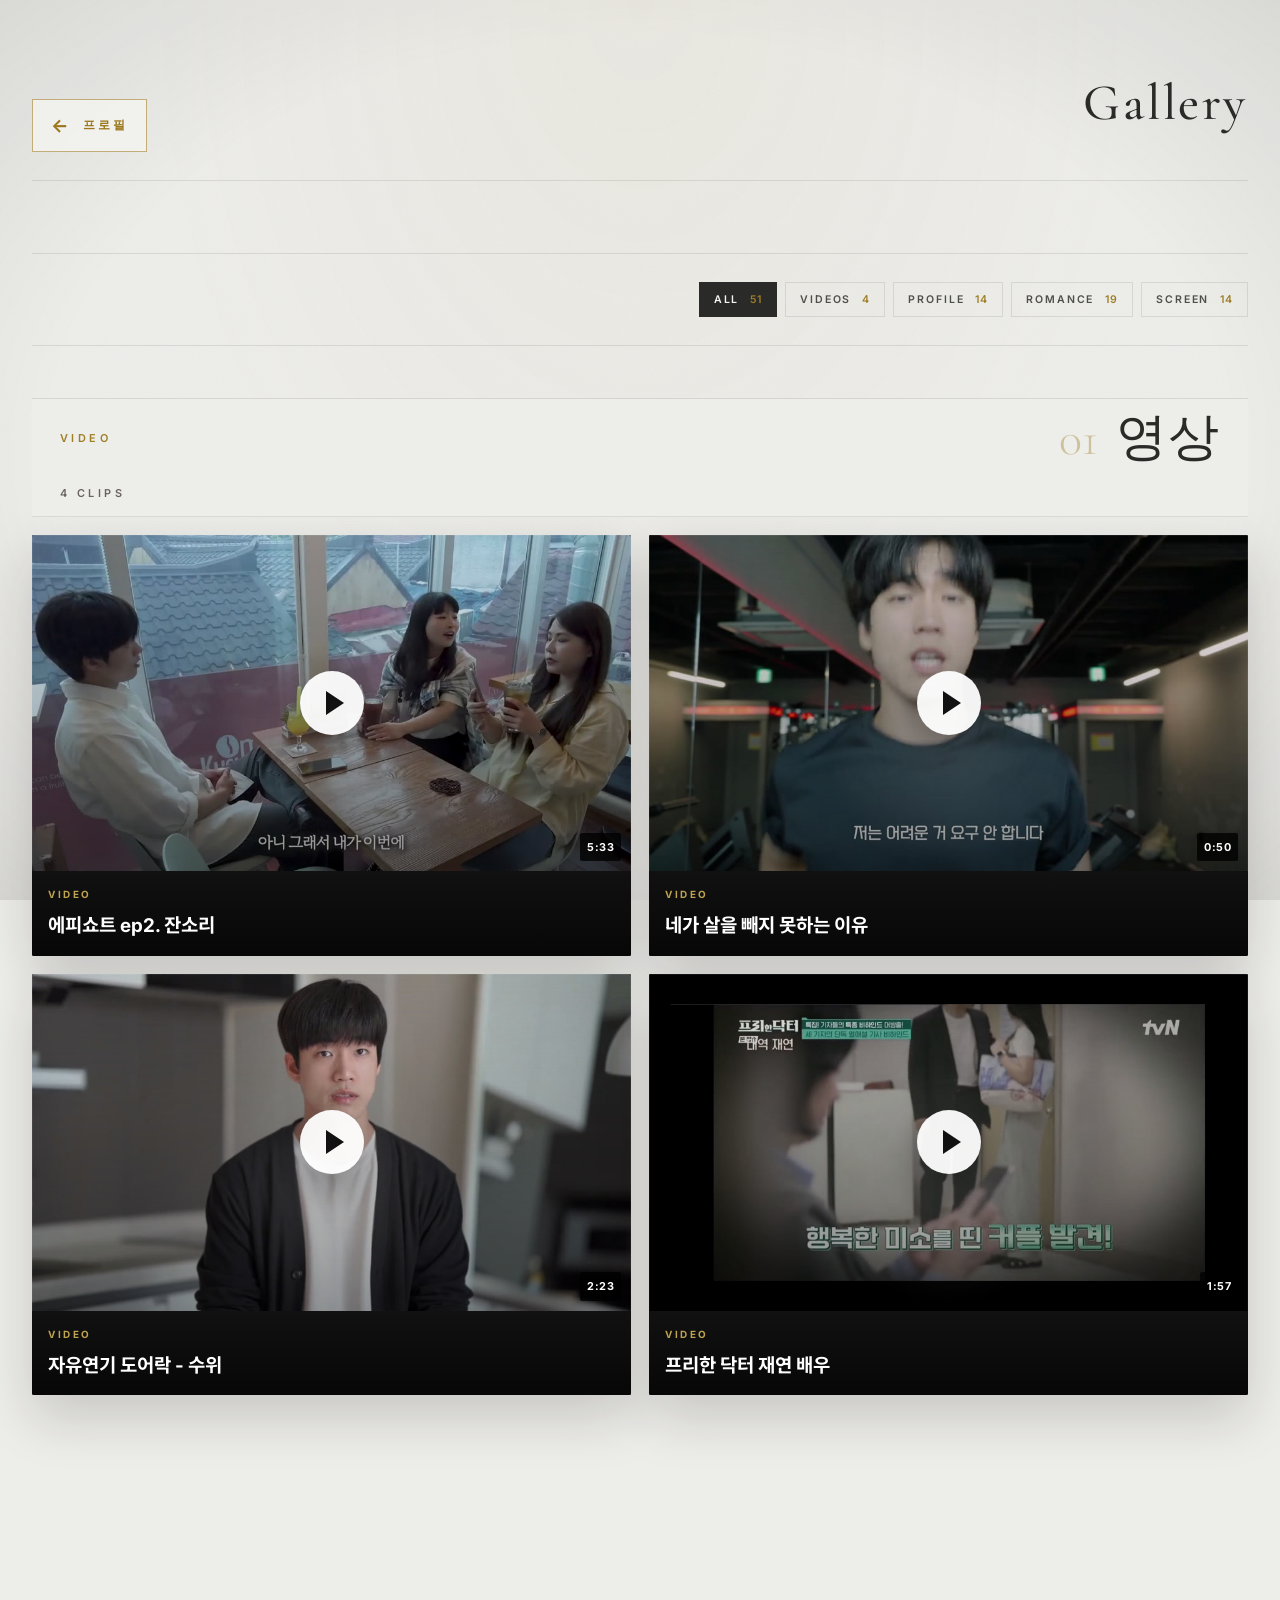
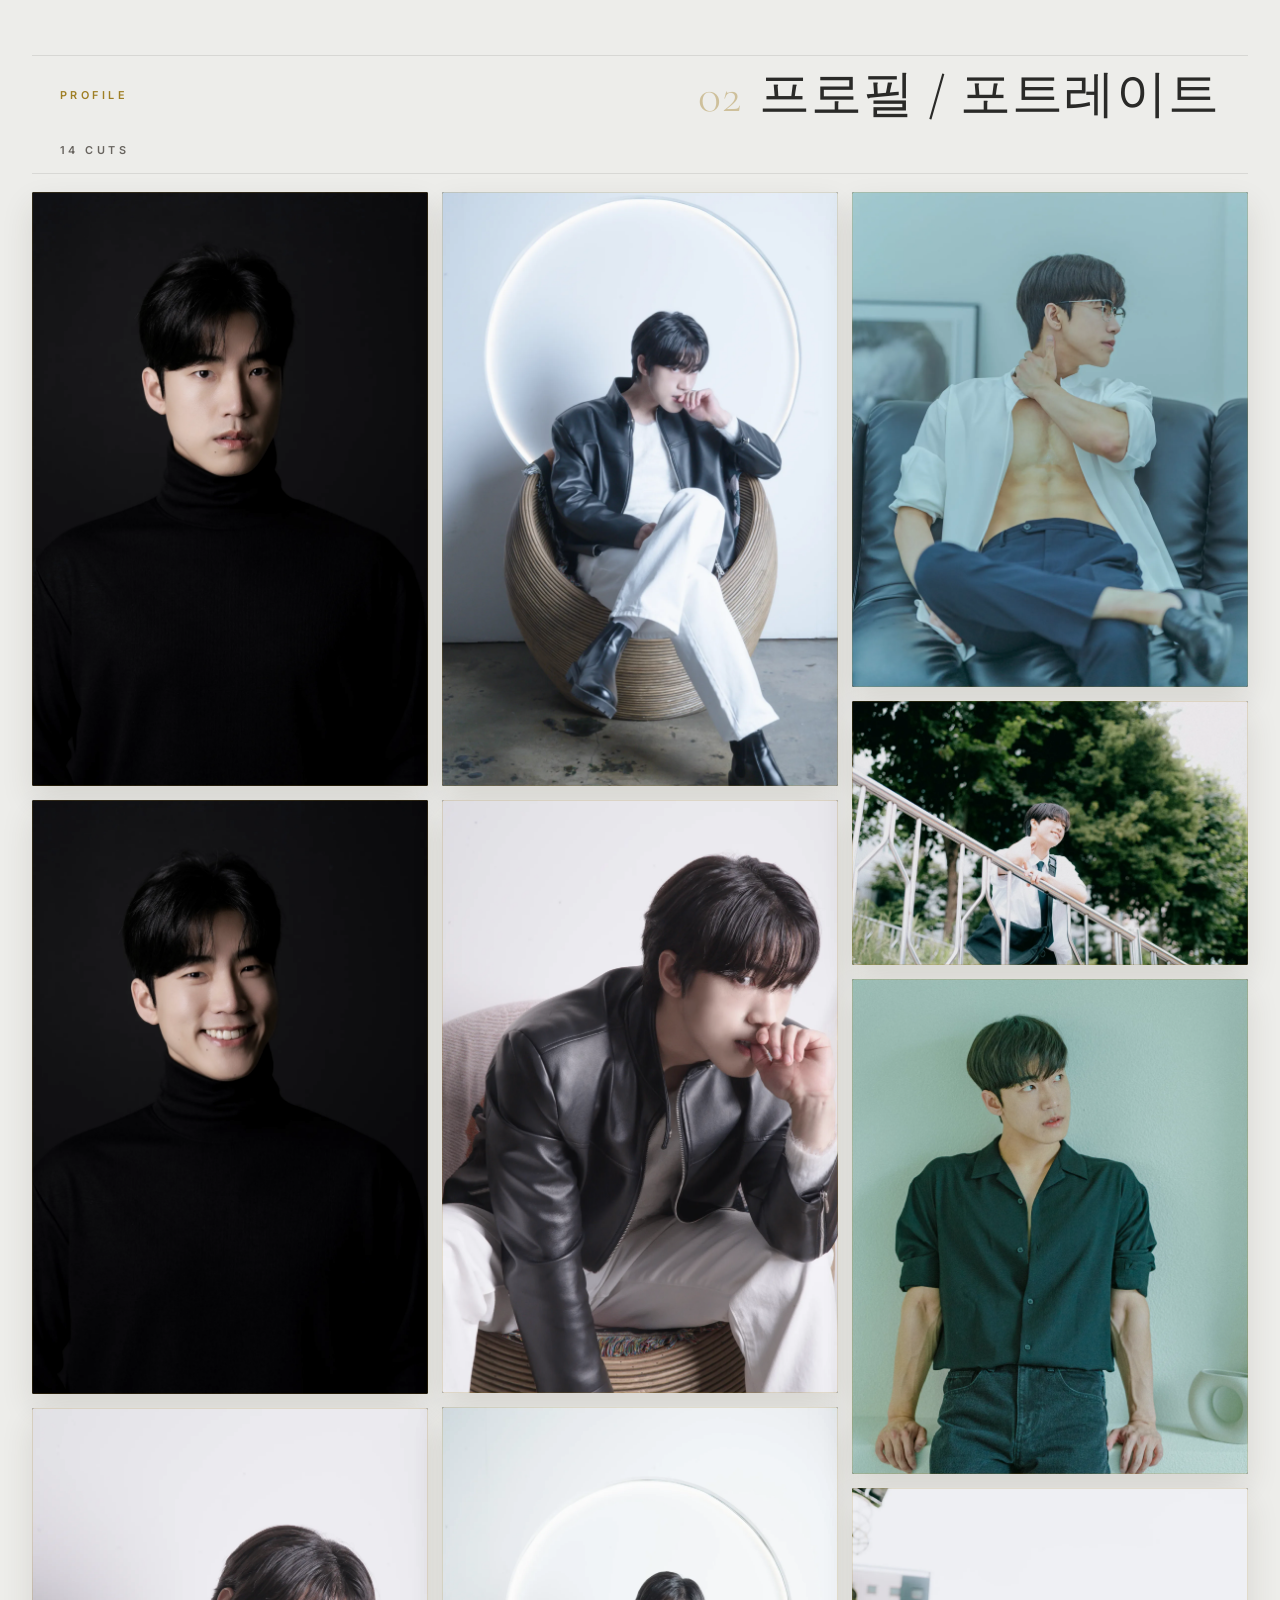
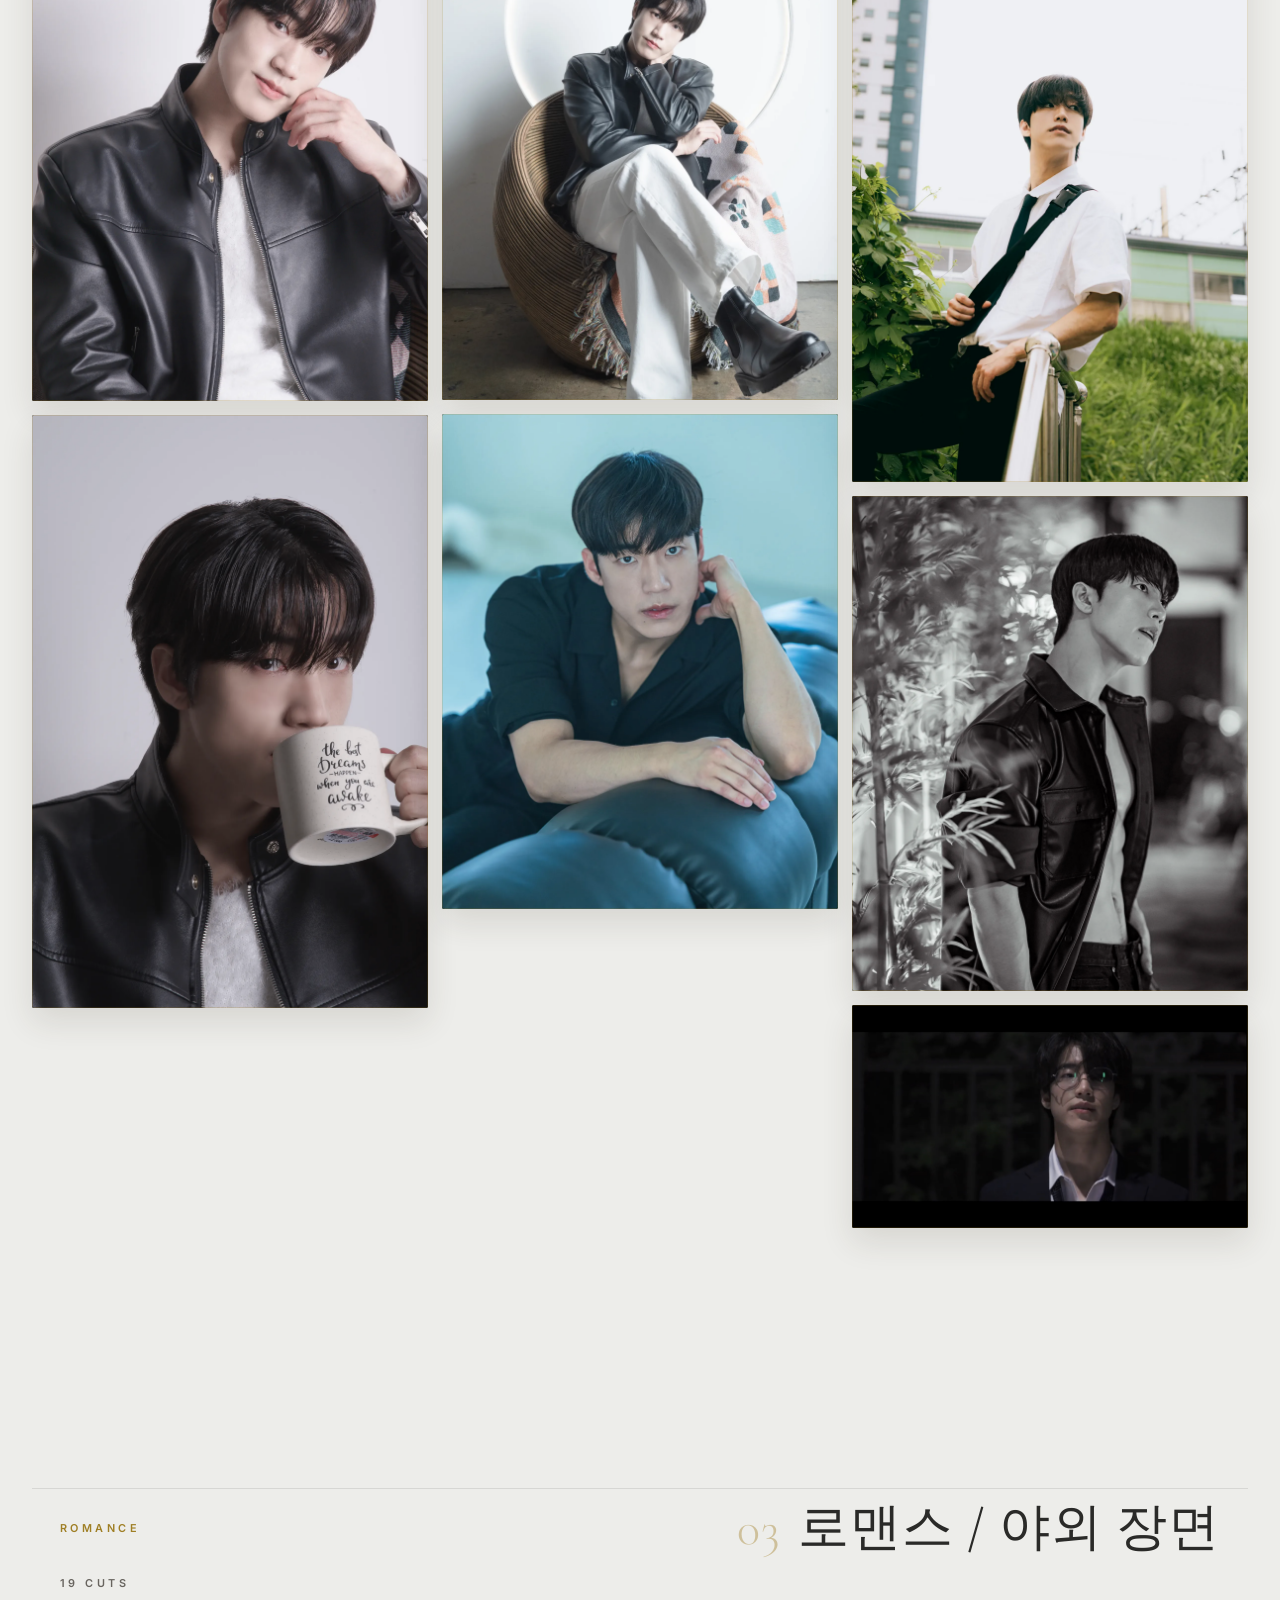
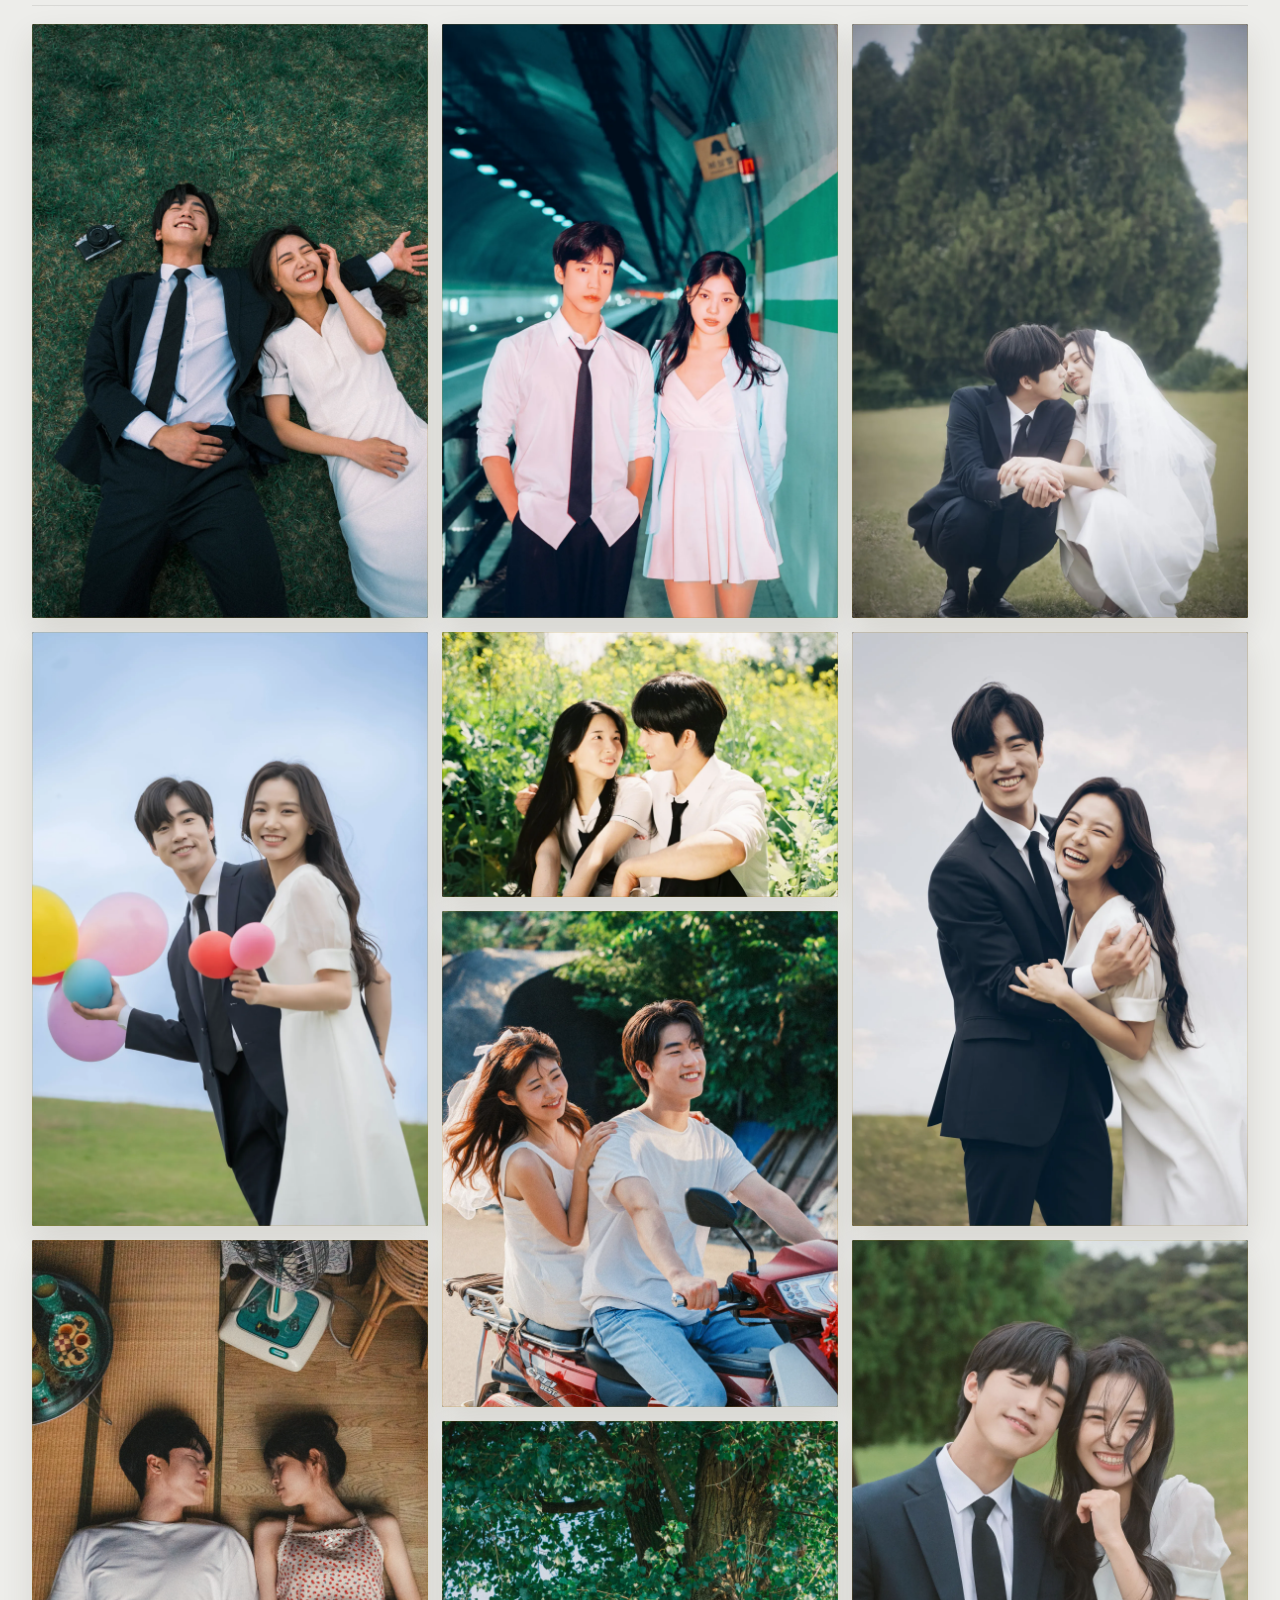
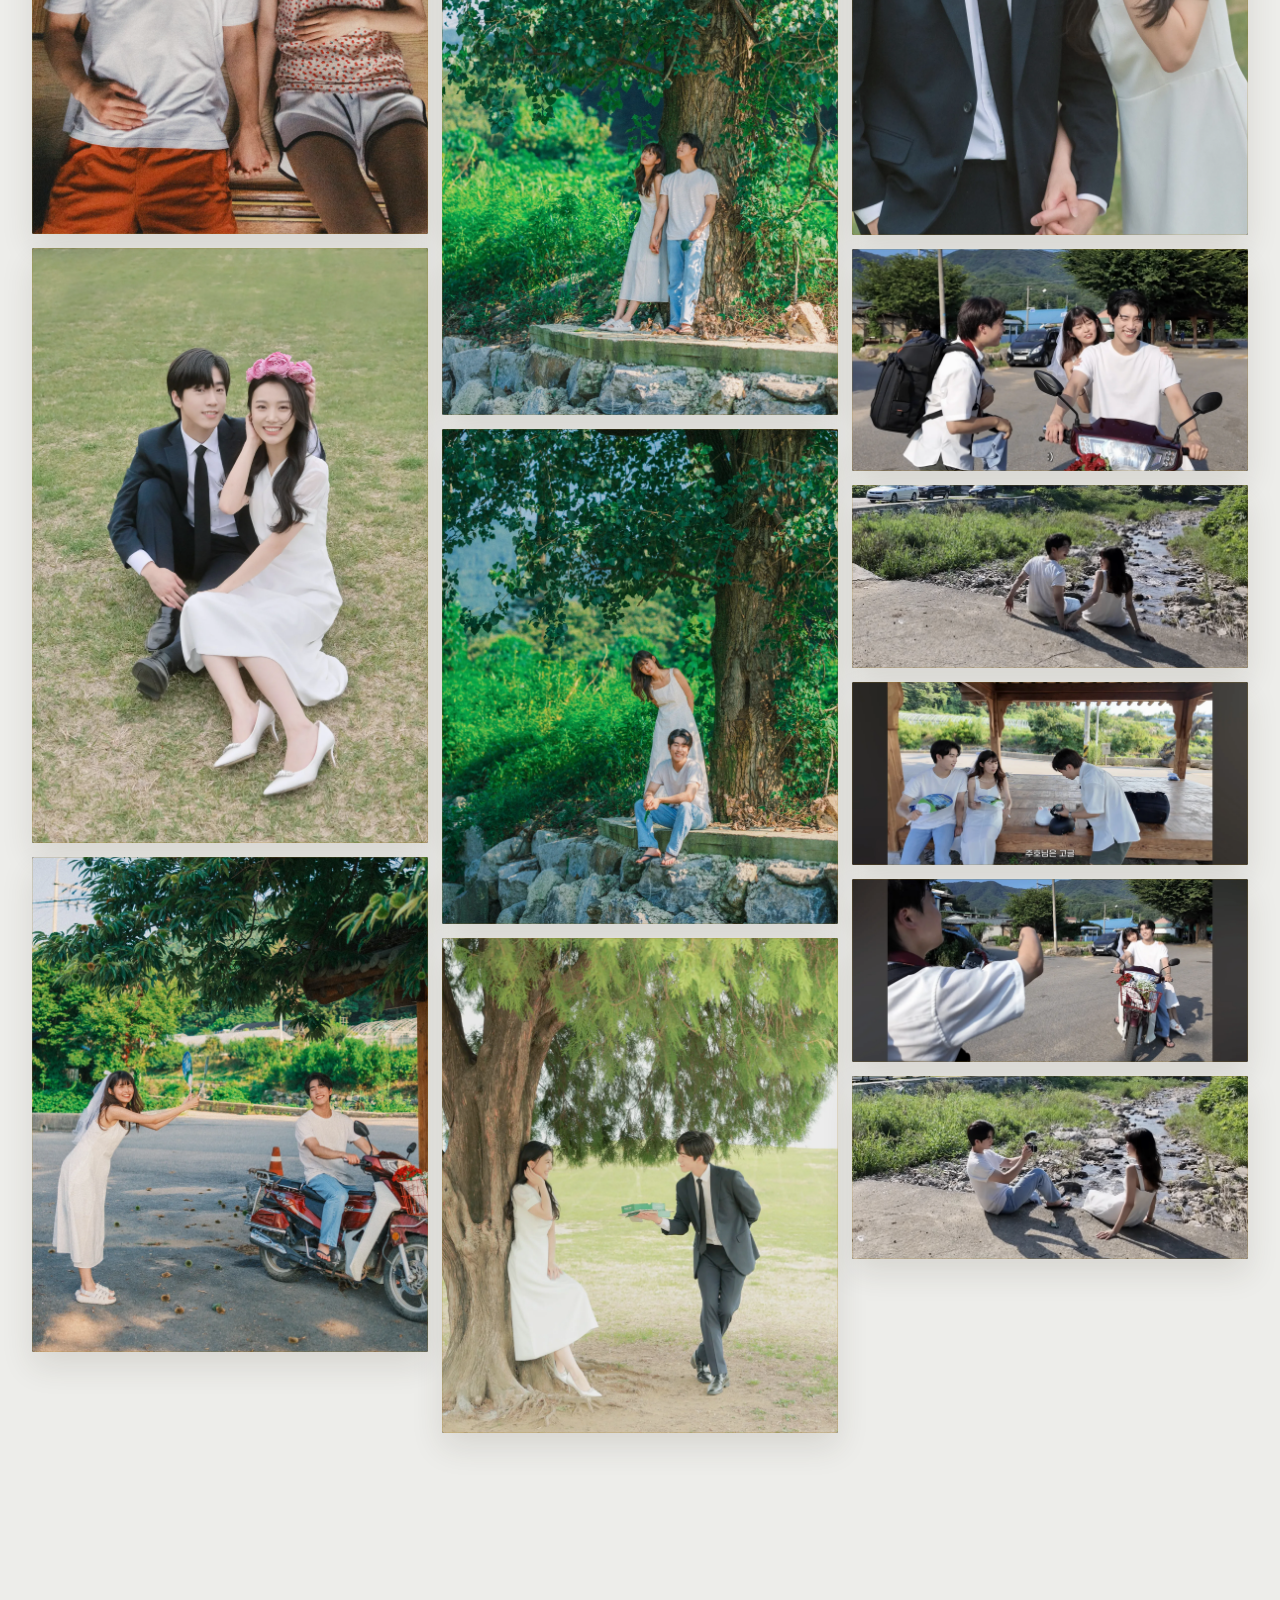
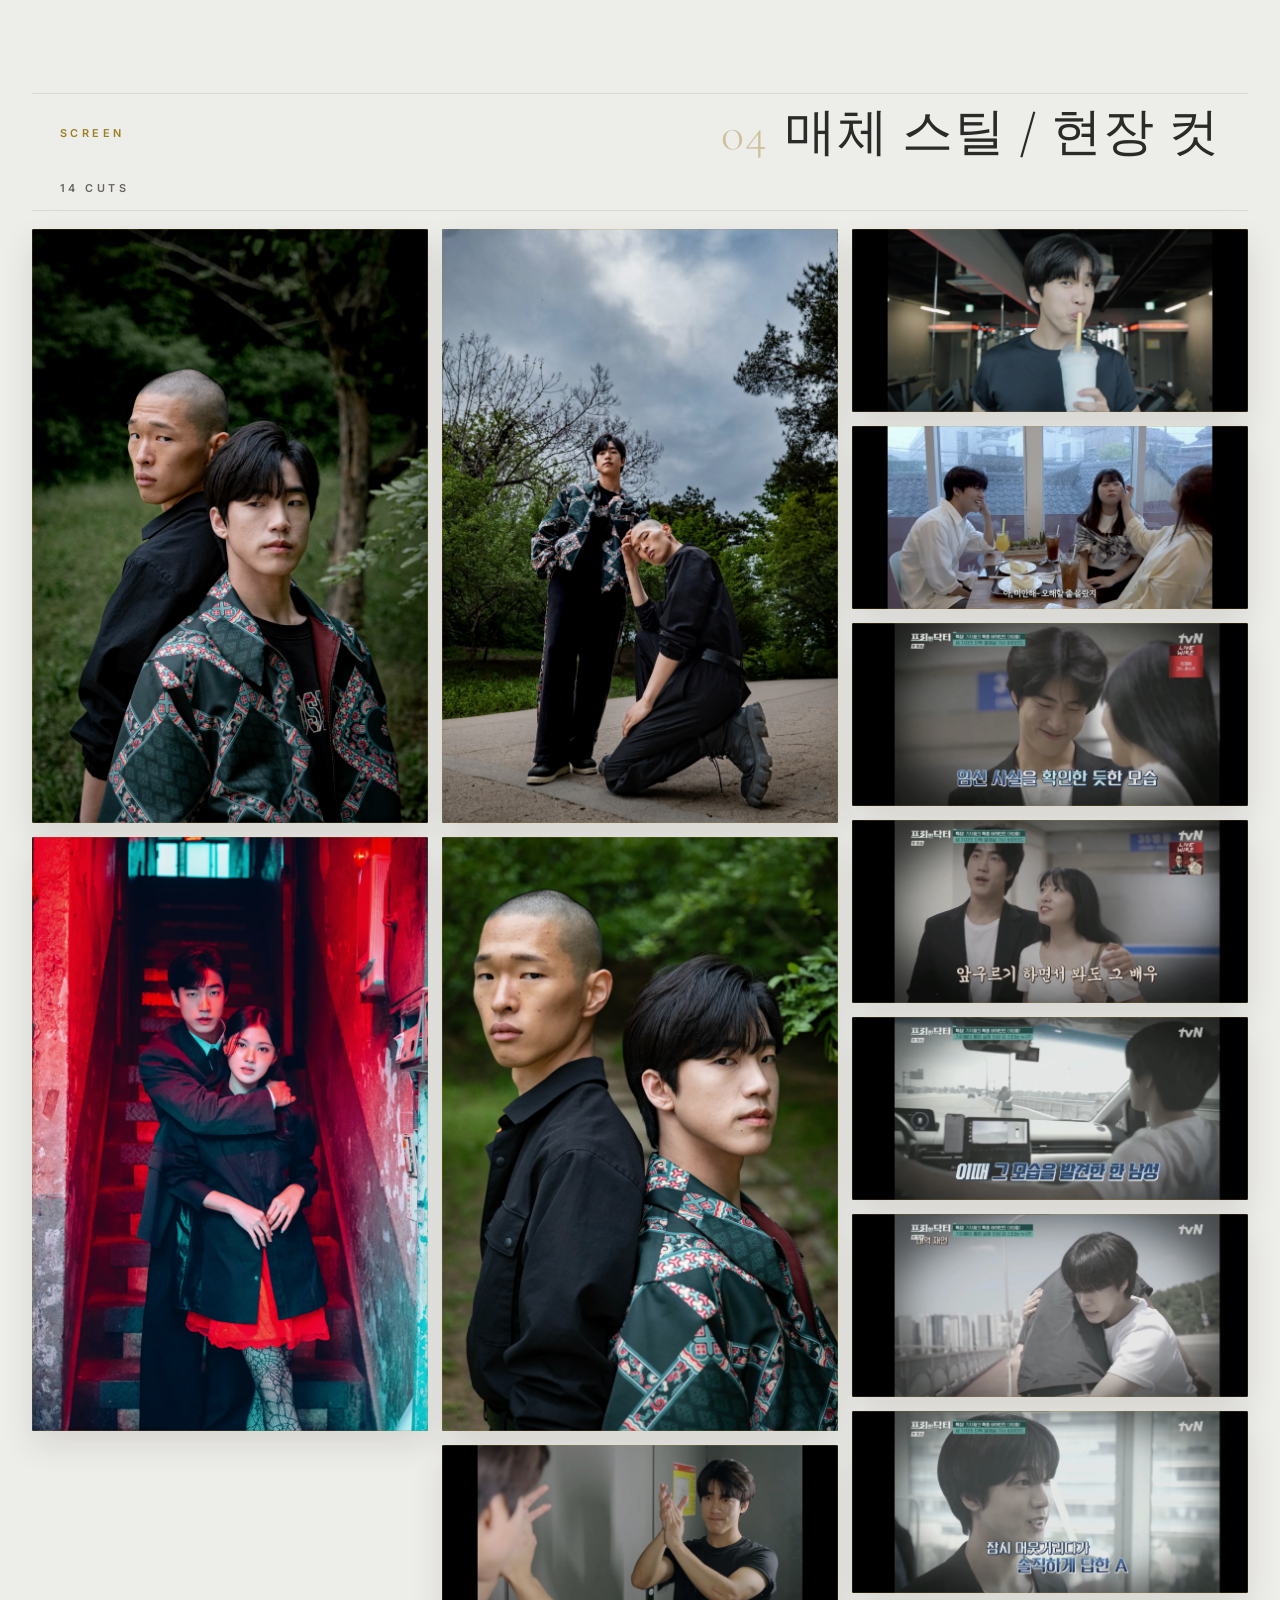
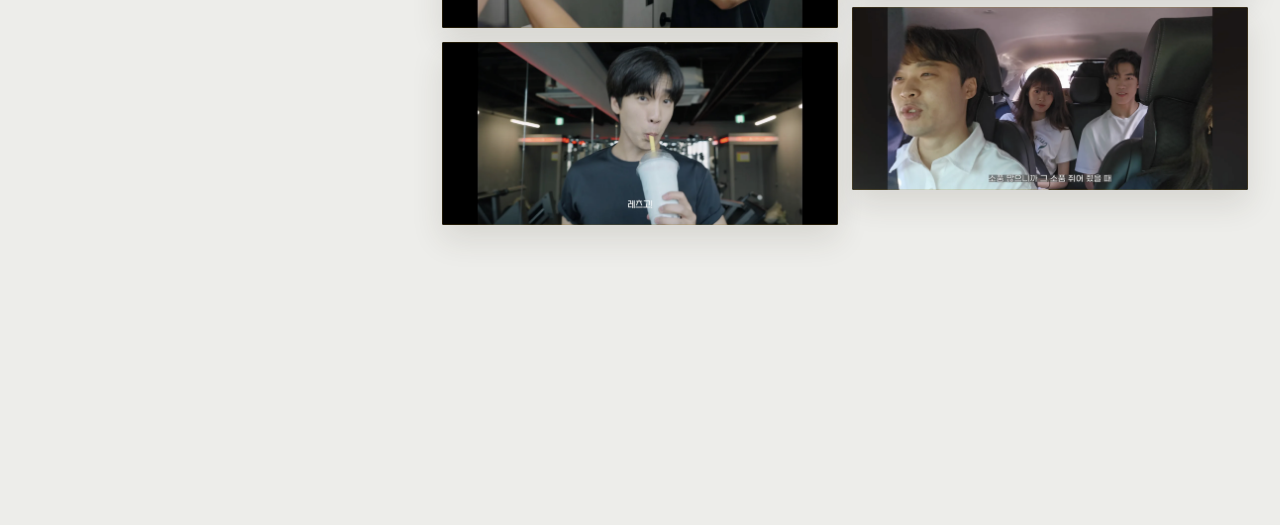
==== commit 6de253ca: "-" ====
--- a/gallery.html
+++ b/gallery.html
@@ -37,9 +37,21 @@
 							</section>
 
 						<!-- 모달 -->
-						<div id="image-modal" class="modal">
-							<span class="close-btn">&times;</span>
-							<img class="modal-content" id="modal-img" src="" alt="">
+						<div id="image-modal" class="modal media-modal" aria-hidden="true">
+							<button class="close-btn" type="button" aria-label="닫기">&times;</button>
+							<div class="media-modal-frame">
+								<button class="media-nav media-prev" type="button" aria-label="이전 영상">←</button>
+								<img class="modal-content" id="modal-img" src="" alt="">
+								<div class="media-player" data-media-player hidden>
+									<div class="media-player-header">
+										<span>Video</span>
+										<strong id="modal-video-title"></strong>
+										<small id="modal-video-count"></small>
+									</div>
+									<video class="modal-content modal-video" id="modal-video" controls controlslist="nodownload noplaybackrate" disablepictureinpicture playsinline preload="metadata" oncontextmenu="return false"></video>
+								</div>
+								<button class="media-nav media-next" type="button" aria-label="다음 영상">→</button>
+							</div>
 						</div>
 					</div>
 				</div>
--- a/assets/css/gallery.css
+++ b/assets/css/gallery.css
@@ -294,6 +294,257 @@
     background: rgba(0, 0, 0, 0.04);
 }
 
+.gallery-section[data-gallery-section="videos"] .gallery-masonry {
+    display: grid;
+    grid-template-columns: repeat(2, minmax(0, 1fr));
+    gap: 18px;
+    columns: unset;
+}
+
+.gallery-section[data-gallery-section="videos"] .gallery-card {
+    margin-bottom: 0;
+}
+
+.gallery-video-card {
+    color: inherit;
+    text-decoration: none;
+    display: flex;
+    flex-direction: column;
+    background: #070707;
+    box-shadow: 0 22px 54px rgba(26, 24, 18, 0.18);
+}
+
+.gallery-video-thumb {
+    position: relative;
+    display: block;
+    aspect-ratio: 16 / 9;
+    overflow: hidden;
+    background: #050505;
+}
+
+.gallery-video-card img {
+    width: 100%;
+    height: 100%;
+    object-fit: cover;
+}
+
+.gallery-video-card::before {
+    content: '';
+    position: absolute;
+    inset: 0;
+    z-index: 2;
+    background:
+        linear-gradient(180deg, rgba(0, 0, 0, 0.04), rgba(0, 0, 0, 0.56)),
+        radial-gradient(circle at center, rgba(255, 255, 255, 0.18), transparent 34%);
+    pointer-events: none;
+    opacity: 0.9;
+    transition: opacity 0.35s ease;
+}
+
+.gallery-video-card::after {
+    border-color: rgba(255, 255, 255, 0.08);
+}
+
+.gallery-play-button {
+    position: absolute;
+    left: 50%;
+    top: 50%;
+    z-index: 4;
+    width: 64px;
+    height: 64px;
+    border-radius: 50%;
+    background: rgba(255, 255, 255, 0.94);
+    box-shadow: 0 18px 44px rgba(0, 0, 0, 0.35);
+    transform: translate(-50%, -50%);
+    transition: transform 0.35s ease, background 0.35s ease;
+}
+
+.gallery-play-button::after {
+    content: '';
+    position: absolute;
+    left: 26px;
+    top: 20px;
+    border-top: 12px solid transparent;
+    border-bottom: 12px solid transparent;
+    border-left: 18px solid #111;
+}
+
+.gallery-video-duration {
+    position: absolute;
+    right: 10px;
+    bottom: 10px;
+    z-index: 5;
+    padding: 5px 7px;
+    border-radius: 2px;
+    background: rgba(0, 0, 0, 0.78);
+    color: #fff;
+    font-family: 'Inter', sans-serif;
+    font-size: 0.68rem;
+    font-weight: 700;
+    letter-spacing: 0.04em;
+}
+
+.gallery-video-info {
+    position: relative;
+    z-index: 4;
+    display: grid;
+    grid-template-columns: minmax(0, 1fr) auto;
+    align-items: end;
+    gap: 10px 16px;
+    min-height: 76px;
+    padding: 15px 16px 17px;
+    background: linear-gradient(180deg, #111, #070707);
+}
+
+.gallery-video-info span {
+    grid-column: 1 / -1;
+    color: rgba(218, 184, 90, 0.88);
+    font-family: 'Inter', sans-serif;
+    font-size: 0.62rem;
+    font-weight: 700;
+    letter-spacing: 0.26em;
+    text-transform: uppercase;
+}
+
+.gallery-video-info strong {
+    color: #fff;
+    font-size: clamp(0.98rem, 1.5vw, 1.18rem);
+    font-weight: 700;
+    letter-spacing: 0;
+    line-height: 1.35;
+}
+
+.gallery-video-card:hover::before {
+    opacity: 0.55;
+}
+
+.gallery-video-card:hover .gallery-play-button {
+    background: #fff;
+    transform: translate(-50%, -50%) scale(1.08);
+}
+
+.media-modal {
+    padding: clamp(18px, 4vw, 54px);
+}
+
+.media-modal-frame {
+    position: relative;
+    width: min(1120px, 94vw);
+    max-height: 88vh;
+    display: flex;
+    justify-content: center;
+    align-items: center;
+    gap: 18px;
+}
+
+.media-player {
+    position: relative;
+    width: min(1040px, 82vw);
+    padding: 12px;
+    border: 1px solid rgba(218, 184, 90, 0.26);
+    background:
+        linear-gradient(180deg, rgba(255, 255, 255, 0.08), rgba(255, 255, 255, 0.02)),
+        #070707;
+    box-shadow:
+        0 44px 120px rgba(0, 0, 0, 0.76),
+        0 0 0 1px rgba(255, 255, 255, 0.05) inset;
+    transform: scale(0.96);
+    opacity: 0;
+    transition: transform 280ms ease-out, opacity 280ms ease-out;
+}
+
+.modal.open .media-player {
+    transform: scale(1);
+    opacity: 1;
+}
+
+.media-player-header {
+    display: grid;
+    grid-template-columns: auto minmax(0, 1fr) auto;
+    align-items: center;
+    gap: 14px;
+    min-height: 48px;
+    padding: 4px 4px 14px;
+    color: #fff;
+}
+
+.media-player-header span,
+.media-player-header small {
+    font-family: 'Inter', sans-serif;
+    color: rgba(218, 184, 90, 0.86);
+    font-size: 0.62rem;
+    font-weight: 700;
+    letter-spacing: 0.28em;
+    text-transform: uppercase;
+    white-space: nowrap;
+}
+
+.media-player-header strong {
+    min-width: 0;
+    overflow: hidden;
+    color: #fff;
+    font-size: clamp(1rem, 1.8vw, 1.35rem);
+    font-weight: 700;
+    line-height: 1.25;
+    text-overflow: ellipsis;
+    white-space: nowrap;
+}
+
+.media-modal .modal-video {
+    width: 100%;
+    max-width: none;
+    max-height: 74vh;
+    aspect-ratio: 16 / 9;
+    background: #000;
+    box-shadow: none;
+    transform: none;
+    opacity: 1;
+}
+
+.media-modal .modal-video::-webkit-media-controls-panel {
+    background-color: rgba(8, 8, 7, 0.86);
+}
+
+.media-nav {
+    flex: 0 0 auto;
+    width: 54px;
+    height: 54px;
+    border: 1px solid rgba(218, 184, 90, 0.36);
+    border-radius: 50%;
+    background: rgba(8, 8, 7, 0.72);
+    color: rgba(255, 255, 255, 0.9);
+    font-size: 1.35rem;
+    line-height: 1;
+    cursor: pointer;
+    box-shadow: 0 18px 42px rgba(0, 0, 0, 0.38);
+    backdrop-filter: blur(8px);
+    transition: transform 0.25s ease, background 0.25s ease, border-color 0.25s ease, color 0.25s ease;
+    z-index: 2;
+}
+
+.media-nav:hover,
+.media-nav:focus {
+    border-color: rgba(218, 184, 90, 0.78);
+    background: rgba(218, 184, 90, 0.92);
+    color: #080807;
+    transform: translateY(-2px);
+}
+
+.media-modal:not(.is-video) .media-nav {
+    display: none;
+}
+
+.media-modal .modal-content[hidden] {
+    display: none;
+}
+
+.media-modal .close-btn {
+    border: 0;
+    background: transparent;
+    line-height: 1;
+    padding: 0;
+}
+
 @media (max-width: 1024px) {
     .gallery-page #page-wrapper {
         padding: 24px 14px 72px;
@@ -452,4 +703,82 @@
     .gallery-card-meta {
         display: none;
     }
-}
+
+    .gallery-section[data-gallery-section="videos"] .gallery-masonry {
+        grid-template-columns: minmax(0, 1fr);
+        gap: 12px;
+    }
+
+    .gallery-play-button {
+        width: 54px;
+        height: 54px;
+    }
+
+    .gallery-play-button::after {
+        left: 22px;
+        top: 17px;
+        border-top-width: 10px;
+        border-bottom-width: 10px;
+        border-left-width: 16px;
+    }
+
+    .gallery-video-info {
+        padding: 12px 13px 13px;
+    }
+
+    .media-modal {
+        padding: 14px;
+    }
+
+    .media-modal-frame {
+        width: 100%;
+        gap: 8px;
+    }
+
+    .media-player {
+        width: min(100%, calc(100vw - 28px));
+        padding: 8px;
+    }
+
+    .media-player-header {
+        grid-template-columns: minmax(0, 1fr) auto;
+        gap: 8px;
+        min-height: 42px;
+        padding: 2px 2px 10px;
+    }
+
+    .media-player-header span {
+        display: none;
+    }
+
+    .media-player-header strong {
+        font-size: 0.98rem;
+    }
+
+    .media-player-header small {
+        font-size: 0.58rem;
+        letter-spacing: 0.16em;
+    }
+
+    .media-nav {
+        position: absolute;
+        top: 50%;
+        width: 42px;
+        height: 42px;
+        font-size: 1rem;
+        transform: translateY(-50%);
+    }
+
+    .media-nav:hover,
+    .media-nav:focus {
+        transform: translateY(-50%);
+    }
+
+    .media-prev {
+        left: 8px;
+    }
+
+    .media-next {
+        right: 8px;
+    }
+}
